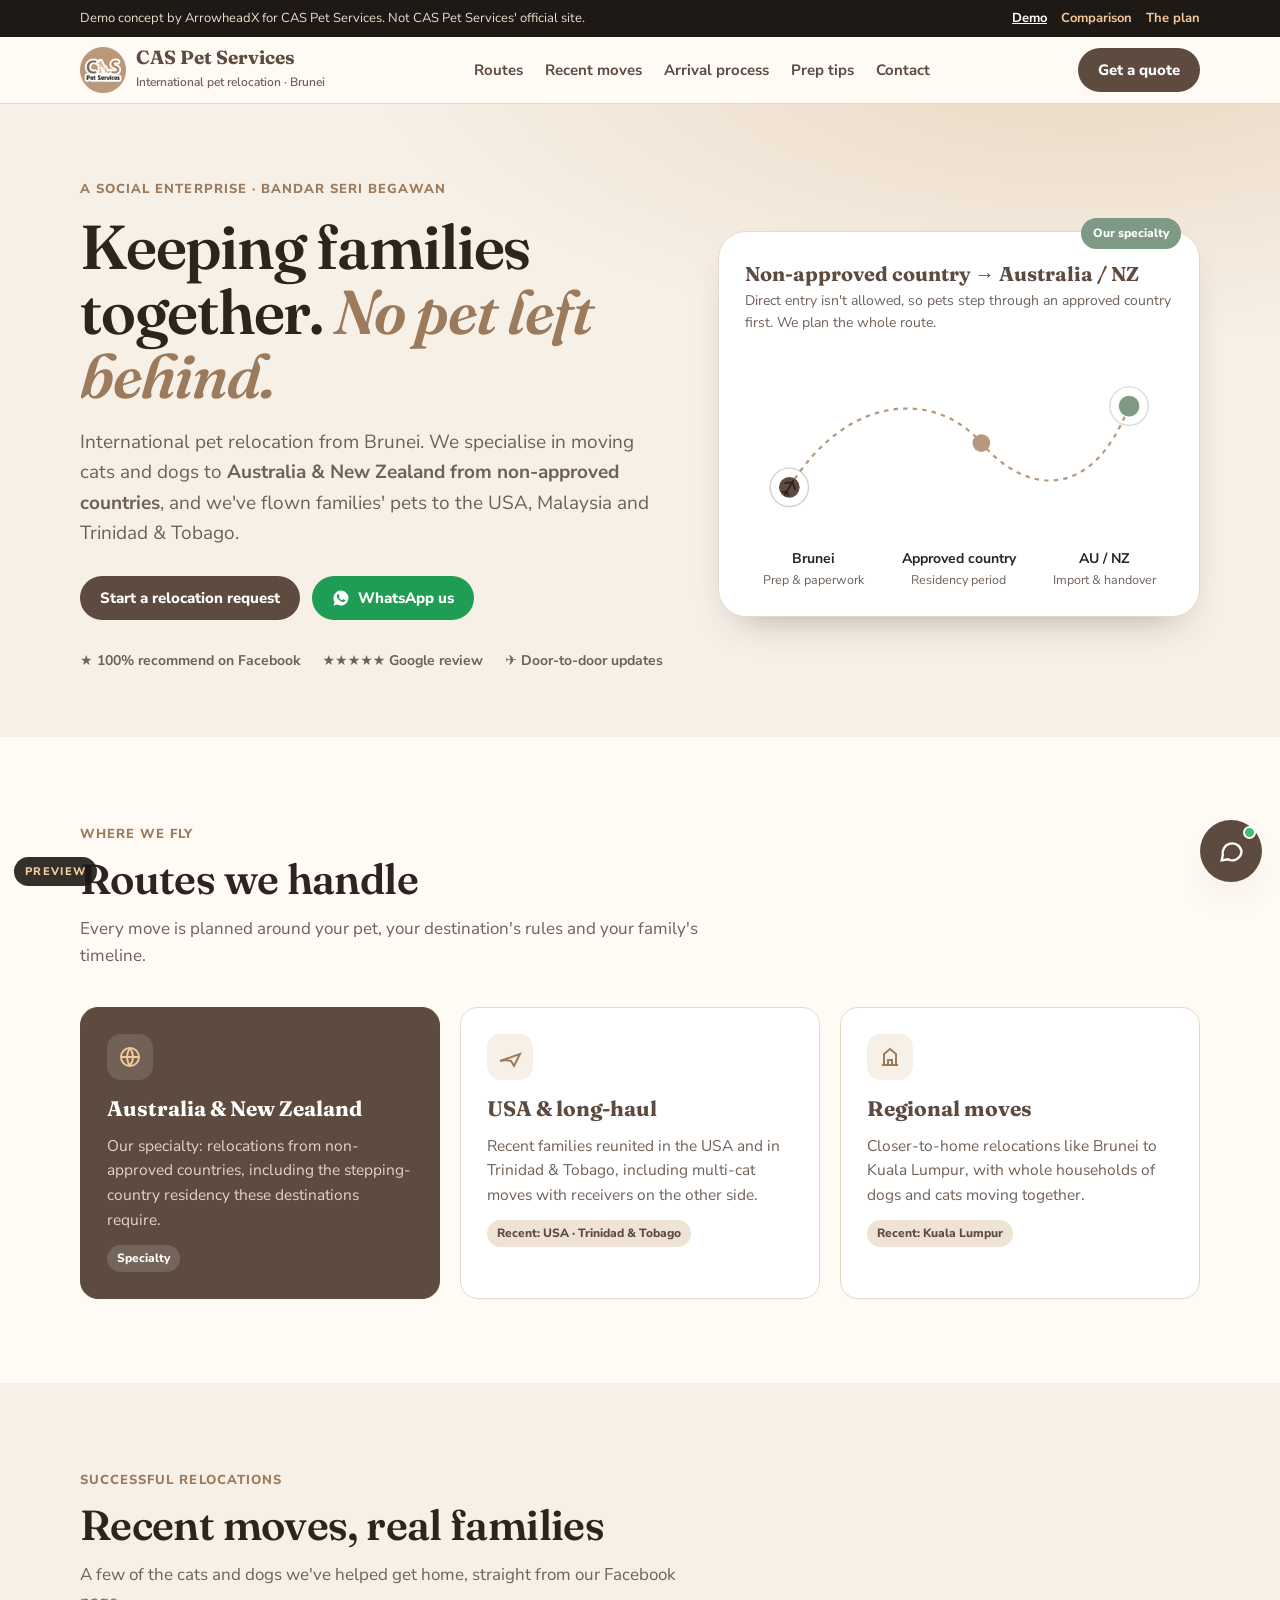
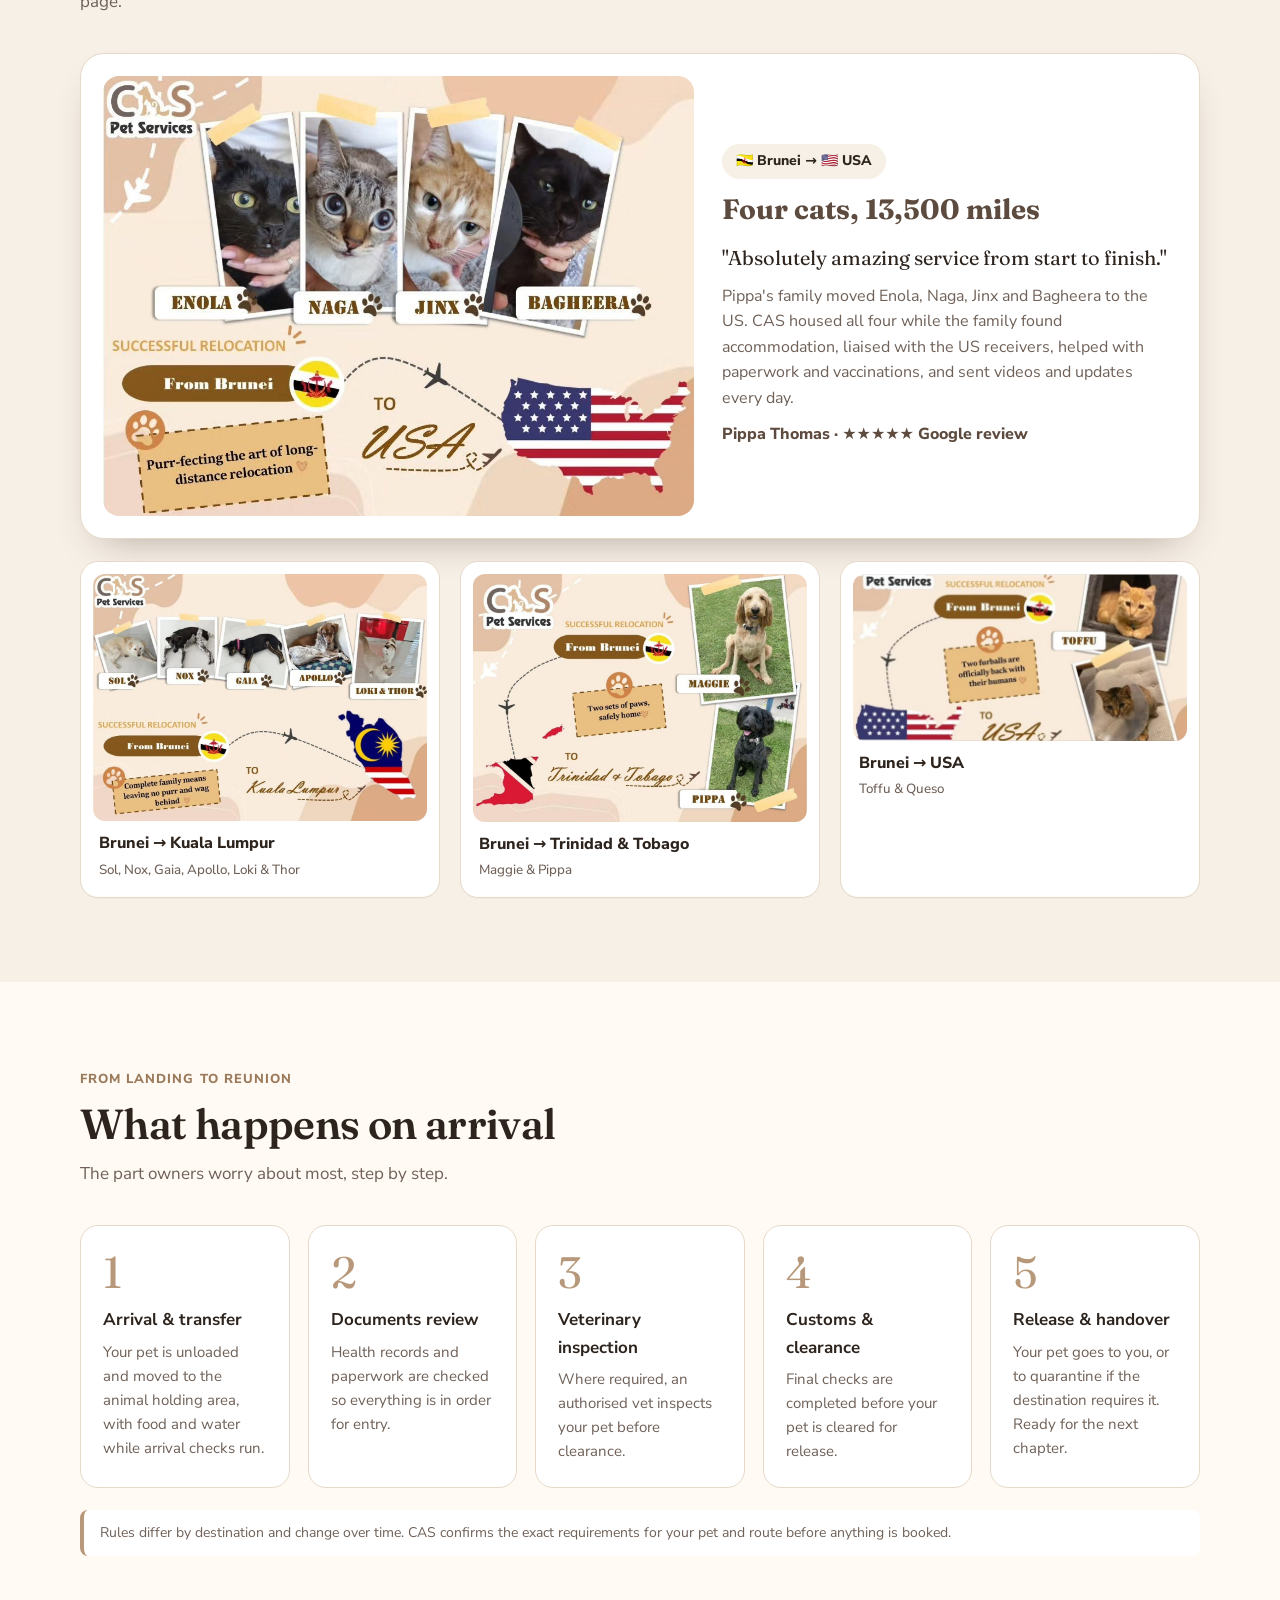
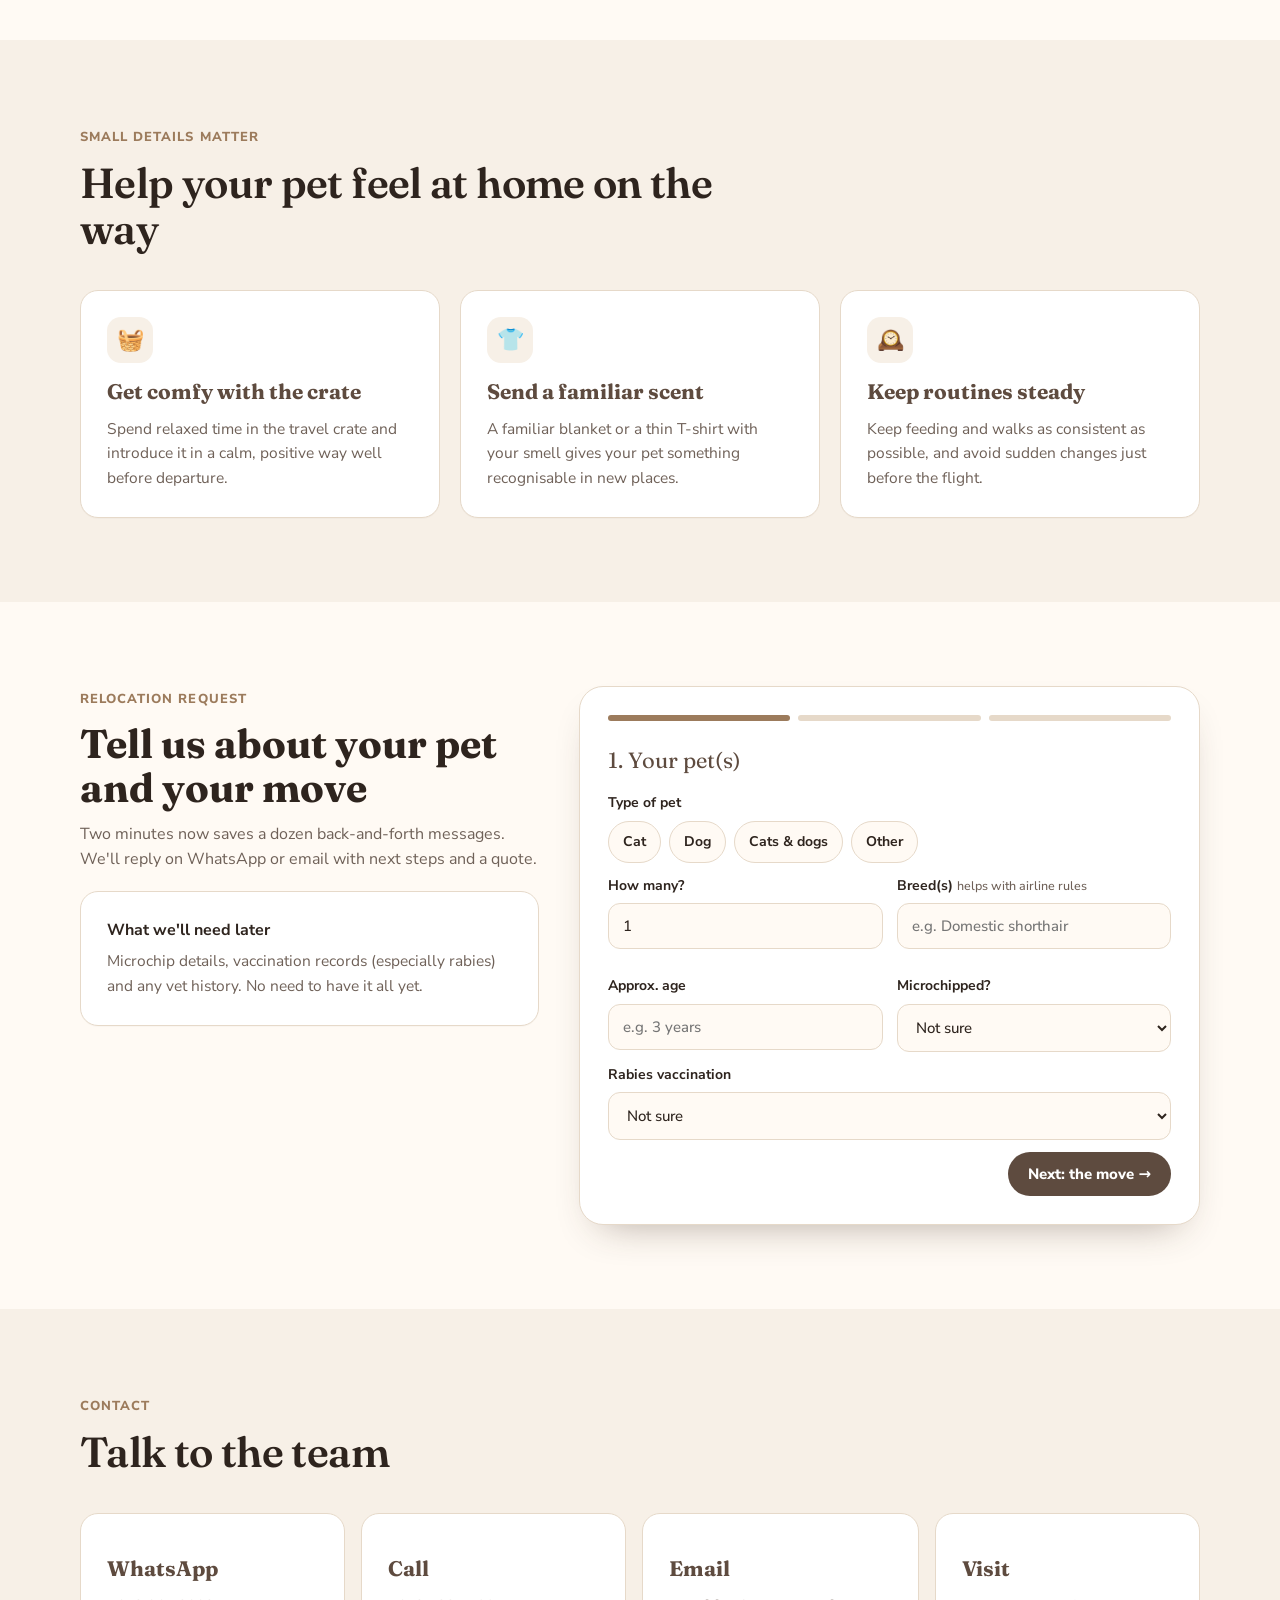
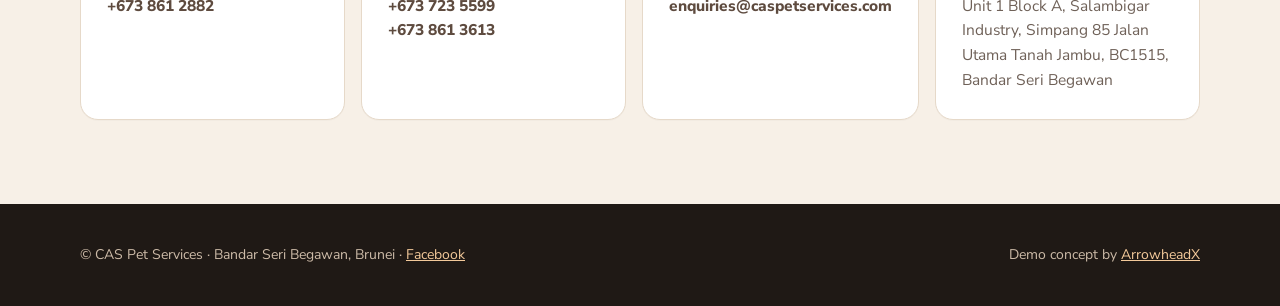
==== index.html @ 69143967 "CAS Pet Services demo: index, compare, pitch Co-Authored-By: Claude Opus 5.5 <noreply@anthropic.com>" ====
<!doctype html>
<html lang="en">
<head>
<meta charset="utf-8">
<meta name="viewport" content="width=device-width,initial-scale=1">
<meta name="robots" content="noindex, nofollow">
<title>CAS Pet Services — International Pet Relocation from Brunei (Demo)</title>
<meta name="description" content="Demo concept: International pet relocation from Brunei. Specialising in moves to Australia and New Zealand from non-approved countries.">
<link rel="icon" href="img/logo.png">
<link rel="preconnect" href="https://fonts.googleapis.com"><link rel="preconnect" href="https://fonts.gstatic.com" crossorigin>
<link href="https://fonts.googleapis.com/css2?family=Fraunces:ital,opsz,wght@0,9..144,500;0,9..144,600;1,9..144,500&family=Nunito+Sans:opsz,wght@6..12,400;6..12,500;6..12,700;6..12,800&display=swap" rel="stylesheet">
<link rel="stylesheet" href="styles.css">
</head>
<body>
<div class="demobar"><div class="wrap">
  <span>Demo concept by ArrowheadX for CAS Pet Services. Not CAS Pet Services' official site.</span>
  <nav><a href="/" aria-current="page">Demo</a><a href="/compare">Comparison</a><a href="/pitch">The plan</a></nav>
</div></div>

<header class="site"><div class="wrap">
  <a class="brand" href="#top"><img src="img/logo.png" alt="CAS Pet Services logo"><span><b>CAS Pet Services</b><small>International pet relocation · Brunei</small></span></a>
  <nav class="mainnav" aria-label="Main"><a href="#routes">Routes</a><a href="#moves">Recent moves</a><a href="#arrival">Arrival process</a><a href="#prepare">Prep tips</a><a href="#contact">Contact</a></nav>
  <a class="btn btn-primary" href="#request">Get a quote</a>
</div></header>

<main id="top">
<section class="hero"><div class="wrap">
  <div>
    <span class="eyebrow">A social enterprise · Bandar Seri Begawan</span>
    <h1>Keeping families together. <em>No pet left behind.</em></h1>
    <p class="lead">International pet relocation from Brunei. We specialise in moving cats and dogs to <strong>Australia &amp; New Zealand from non-approved countries</strong>, and we've flown families' pets to the USA, Malaysia and Trinidad &amp; Tobago.</p>
    <div class="ctas">
      <a class="btn btn-primary" href="#request">Start a relocation request</a>
      <a class="btn btn-wa" href="https://wa.me/6738612882?text=Hi%20CAS%20Pet%20Services%2C%20I%27d%20like%20to%20ask%20about%20relocating%20my%20pet." target="_blank" rel="noopener"><svg viewBox="0 0 24 24" fill="currentColor" aria-hidden="true"><path d="M12 2a10 10 0 0 0-8.6 15.1L2 22l5-1.3A10 10 0 1 0 12 2Zm5.3 14.1c-.2.6-1.3 1.2-1.8 1.2-.5.1-1 .2-3.3-.7-2.8-1.1-4.6-4-4.7-4.2-.1-.2-1.1-1.5-1.1-2.9s.7-2 1-2.3c.2-.3.5-.3.7-.3h.5c.2 0 .4 0 .6.5l.8 2c.1.2.1.4 0 .5l-.3.5-.4.4c-.1.2-.3.3-.1.6.2.3.8 1.3 1.7 2.1 1.2 1 2.1 1.3 2.4 1.5.3.1.5.1.6-.1l.9-1c.2-.3.4-.2.6-.1l1.9.9c.3.1.5.2.5.3.1.2.1.7-.1 1.3Z"/></svg>WhatsApp us</a>
    </div>
    <div class="facts"><span>★ 100% recommend on Facebook</span><span>★★★★★ Google review</span><span>✈ Door-to-door updates</span></div>
  </div>
  <div class="routecard reveal">
    <span class="badge">Our specialty</span>
    <h3>Non-approved country → Australia / NZ</h3>
    <p class="sub">Direct entry isn't allowed, so pets step through an approved country first. We plan the whole route.</p>
    <svg class="routesvg" viewBox="0 0 580 250" role="img" aria-label="Route from Brunei through an approved stepping country to Australia or New Zealand">
      <path class="dash" d="M60 190 C 140 60, 260 60, 320 130 S 470 210, 520 80" fill="none" stroke="#b8987a" stroke-width="3"/>
      <circle cx="60" cy="190" r="14" fill="#5e4b3f"/><circle cx="60" cy="190" r="26" fill="none" stroke="#5e4b3f" stroke-opacity=".25" stroke-width="2"/>
      <circle cx="320" cy="130" r="12" fill="#b8987a"/>
      <circle cx="520" cy="80" r="14" fill="#7f9a84"/><circle cx="520" cy="80" r="26" fill="none" stroke="#7f9a84" stroke-opacity=".3" stroke-width="2"/>
      <g class="plane"><path d="M-12 0 L10 0 M2 -8 L8 0 L2 8 M-10 -4 L-6 0 L-10 4" stroke="#2e241e" stroke-width="2.5" fill="none" stroke-linecap="round"/></g>
    </svg>
    <div class="legend"><div><b>Brunei</b>Prep &amp; paperwork</div><div><b>Approved country</b>Residency period</div><div><b>AU / NZ</b>Import &amp; handover</div></div>
  </div>
</div></section>

<section id="routes"><div class="wrap">
  <div class="sec-head reveal"><span class="eyebrow">Where we fly</span><h2>Routes we handle</h2><p>Every move is planned around your pet, your destination's rules and your family's timeline.</p></div>
  <div class="cards">
    <article class="card feature reveal"><div class="ico"><svg viewBox="0 0 24 24" fill="none" stroke="currentColor" stroke-width="2"><path d="M3 12h18M12 3a15 15 0 0 1 0 18M12 3a15 15 0 0 0 0 18"/><circle cx="12" cy="12" r="9"/></svg></div>
      <h3>Australia &amp; New Zealand</h3><p>Our specialty: relocations from non-approved countries, including the stepping-country residency these destinations require.</p><span class="tag">Specialty</span></article>
    <article class="card reveal"><div class="ico"><svg viewBox="0 0 24 24" fill="none" stroke="currentColor" stroke-width="2"><path d="M2 16l20-7-6 12-3-5-5-1z"/></svg></div>
      <h3>USA &amp; long-haul</h3><p>Recent families reunited in the USA and in Trinidad &amp; Tobago, including multi-cat moves with receivers on the other side.</p><span class="tag">Recent: USA · Trinidad &amp; Tobago</span></article>
    <article class="card reveal"><div class="ico"><svg viewBox="0 0 24 24" fill="none" stroke="currentColor" stroke-width="2"><path d="M4 20h16M6 20V9l6-5 6 5v11"/><path d="M10 20v-5h4v5"/></svg></div>
      <h3>Regional moves</h3><p>Closer-to-home relocations like Brunei to Kuala Lumpur, with whole households of dogs and cats moving together.</p><span class="tag">Recent: Kuala Lumpur</span></article>
  </div>
</div></section>

<section id="moves" class="alt"><div class="wrap">
  <div class="sec-head reveal"><span class="eyebrow">Successful relocations</span><h2>Recent moves, real families</h2><p>A few of the cats and dogs we've helped get home, straight from our Facebook page.</p></div>
  <div class="story reveal">
    <div><img src="img/move-usa-4cats.jpg" alt="Enola, Naga, Jinx and Bagheera, four cats relocated from Brunei to the USA" style="border-radius:16px"></div>
    <div>
      <span class="route-pill">🇧🇳 Brunei → 🇺🇸 USA</span>
      <h3>Four cats, 13,500 miles</h3>
      <blockquote style="font-family:var(--serif);font-size:20px;line-height:1.4;color:var(--ink);margin:12px 0">"Absolutely amazing service from start to finish."</blockquote>
      <p>Pippa's family moved Enola, Naga, Jinx and Bagheera to the US. CAS housed all four while the family found accommodation, liaised with the US receivers, helped with paperwork and vaccinations, and sent videos and updates every day.</p>
      <p style="margin-top:10px;font-weight:800;color:var(--brown)">Pippa Thomas · ★★★★★ Google review</p>
    </div>
  </div>
  <div class="cards" style="margin-top:22px">
    <figure class="card reveal" style="padding:12px"><img src="img/move-kl.jpg" alt="Sol, Nox, Gaia, Apollo, Loki and Thor relocated from Brunei to Kuala Lumpur" style="border-radius:12px"><figcaption style="padding:10px 6px 2px;font-weight:800">Brunei → Kuala Lumpur<br><small style="font-weight:500;color:var(--muted)">Sol, Nox, Gaia, Apollo, Loki &amp; Thor</small></figcaption></figure>
    <figure class="card reveal" style="padding:12px"><img src="img/move-tt.jpg" alt="Maggie and Pippa relocated from Brunei to Trinidad and Tobago" style="border-radius:12px"><figcaption style="padding:10px 6px 2px;font-weight:800">Brunei → Trinidad &amp; Tobago<br><small style="font-weight:500;color:var(--muted)">Maggie &amp; Pippa</small></figcaption></figure>
    <figure class="card reveal" style="padding:12px"><img src="img/move-usa.jpg" alt="Toffu and friend relocated from Brunei to the USA" style="border-radius:12px"><figcaption style="padding:10px 6px 2px;font-weight:800">Brunei → USA<br><small style="font-weight:500;color:var(--muted)">Toffu &amp; Queso</small></figcaption></figure>
  </div>
</div></section>

<section id="arrival"><div class="wrap">
  <div class="sec-head reveal"><span class="eyebrow">From landing to reunion</span><h2>What happens on arrival</h2><p>The part owners worry about most, step by step.</p></div>
  <div class="steps five">
    <div class="step reveal"><h3>Arrival &amp; transfer</h3><p>Your pet is unloaded and moved to the animal holding area, with food and water while arrival checks run.</p></div>
    <div class="step reveal"><h3>Documents review</h3><p>Health records and paperwork are checked so everything is in order for entry.</p></div>
    <div class="step reveal"><h3>Veterinary inspection</h3><p>Where required, an authorised vet inspects your pet before clearance.</p></div>
    <div class="step reveal"><h3>Customs &amp; clearance</h3><p>Final checks are completed before your pet is cleared for release.</p></div>
    <div class="step reveal"><h3>Release &amp; handover</h3><p>Your pet goes to you, or to quarantine if the destination requires it. Ready for the next chapter.</p></div>
  </div>
  <p class="note">Rules differ by destination and change over time. CAS confirms the exact requirements for your pet and route before anything is booked.</p>
</div></section>

<section id="prepare" class="alt"><div class="wrap">
  <div class="sec-head reveal"><span class="eyebrow">Small details matter</span><h2>Help your pet feel at home on the way</h2></div>
  <div class="cards">
    <article class="card reveal"><div class="ico">🧺</div><h3>Get comfy with the crate</h3><p>Spend relaxed time in the travel crate and introduce it in a calm, positive way well before departure.</p></article>
    <article class="card reveal"><div class="ico">👕</div><h3>Send a familiar scent</h3><p>A familiar blanket or a thin T-shirt with your smell gives your pet something recognisable in new places.</p></article>
    <article class="card reveal"><div class="ico">🕰️</div><h3>Keep routines steady</h3><p>Keep feeding and walks as consistent as possible, and avoid sudden changes just before the flight.</p></article>
  </div>
</div></section>

<section id="request"><div class="wrap formwrap">
  <div class="formside reveal">
    <span class="eyebrow">Relocation request</span>
    <h2 style="font-family:var(--serif);font-size:clamp(28px,3.6vw,40px);line-height:1.1;margin:10px 0 12px">Tell us about your pet and your move</h2>
    <p style="color:var(--muted)">Two minutes now saves a dozen back-and-forth messages. We'll reply on WhatsApp or email with next steps and a quote.</p>
    <div class="card"><b>What we'll need later</b><p style="margin-top:6px">Microchip details, vaccination records (especially rabies) and any vet history. No need to have it all yet.</p></div>
  </div>
  <form class="req reveal" id="reqForm" novalidate>
    <div class="progress" aria-hidden="true"><span class="on"></span><span></span><span></span></div>
    <fieldset class="active" data-step="1">
      <legend>1. Your pet(s)</legend>
      <label>Type of pet<div class="chips">
        <label><input type="radio" name="type" value="Cat" required><span>Cat</span></label>
        <label><input type="radio" name="type" value="Dog"><span>Dog</span></label>
        <label><input type="radio" name="type" value="Cats & dogs"><span>Cats &amp; dogs</span></label>
        <label><input type="radio" name="type" value="Other"><span>Other</span></label></div></label>
      <div class="grid2">
        <label>How many?<input type="number" name="count" min="1" value="1"></label>
        <label>Breed(s) <span class="hint">helps with airline rules</span><input name="breed" placeholder="e.g. Domestic shorthair"></label>
        <label>Approx. age<input name="age" placeholder="e.g. 3 years"></label>
        <label>Microchipped?<select name="chip"><option>Not sure</option><option>Yes</option><option>No</option></select></label>
      </div>
      <label>Rabies vaccination<select name="rabies"><option>Not sure</option><option>Yes, up to date</option><option>Not yet</option></select></label>
      <div class="formnav"><span></span><button type="button" class="btn btn-primary" data-next>Next: the move →</button></div>
    </fieldset>
    <fieldset data-step="2">
      <legend>2. The move</legend>
      <div class="grid2">
        <label>Moving from<input name="from" value="Brunei" required></label>
        <label>Moving to<select name="to" id="toSel" required><option value="">Choose…</option><option>Australia</option><option>New Zealand</option><option>USA</option><option>Malaysia</option><option>United Kingdom</option><option>Singapore</option><option>Other</option></select></label>
      </div>
      <div class="callout" id="auCallout">Heads up: Australia and New Zealand don't accept pets directly from non-approved countries. Pets usually spend a residency period in an approved country first, so planning early matters. This is exactly what we specialise in.</div>
      <div class="grid2">
        <label>Target move date<input type="month" name="date"></label>
        <label>Are you travelling…<select name="travel"><option>Separately from my pet</option><option>On the same flight</option><option>Not decided</option></select></label>
      </div>
      <label>Need boarding while you settle in?<select name="board"><option>Not sure</option><option>Yes</option><option>No</option></select></label>
      <div class="formnav"><button type="button" class="btn btn-ghost" data-prev>← Back</button><button type="button" class="btn btn-primary" data-next>Next: contact →</button></div>
    </fieldset>
    <fieldset data-step="3">
      <legend>3. How we reach you</legend>
      <div class="grid2">
        <label>Your name<input name="name" required autocomplete="name"></label>
        <label>WhatsApp number<input name="phone" type="tel" required autocomplete="tel" placeholder="+673 …"></label>
      </div>
      <label>Email <span class="hint">optional</span><input name="email" type="email" autocomplete="email"></label>
      <label>Anything else? <span class="hint">pet's temperament, medical needs, questions</span><textarea name="notes" rows="3"></textarea></label>
      <div class="formnav"><button type="button" class="btn btn-ghost" data-prev>← Back</button><button type="submit" class="btn btn-primary">Review my request</button></div>
    </fieldset>
    <div class="summary" id="summary" aria-live="polite">
      <legend style="font-family:var(--serif);font-size:22px;color:var(--brown)">Ready to send 🐾</legend>
      <p style="color:var(--muted);margin-top:6px">In the live site this goes straight to the CAS team. For this demo, send it yourself:</p>
      <pre id="sumText"></pre>
      <div class="row"><a class="btn btn-wa" id="sendWa" target="_blank" rel="noopener">Send on WhatsApp</a><a class="btn btn-ghost" id="sendMail">Send by email</a><button type="button" class="btn btn-ghost" id="editReq">Edit</button></div>
    </div>
  </form>
</div></section>

<section id="contact" class="alt"><div class="wrap">
  <div class="sec-head reveal"><span class="eyebrow">Contact</span><h2>Talk to the team</h2></div>
  <div class="contact">
    <div class="card reveal"><h3>WhatsApp</h3><p><a href="https://wa.me/6738612882" target="_blank" rel="noopener">+673 861 2882</a></p></div>
    <div class="card reveal"><h3>Call</h3><p><a href="tel:+6737235599">+673 723 5599</a><br><a href="tel:+6738613613">+673 861 3613</a></p></div>
    <div class="card reveal"><h3>Email</h3><p><a href="mailto:enquiries@caspetservices.com">enquiries@caspetservices.com</a></p></div>
    <div class="card reveal"><h3>Visit</h3><p>Unit 1 Block A, Salambigar Industry, Simpang 85 Jalan Utama Tanah Jambu, BC1515, Bandar Seri Begawan</p></div>
  </div>
</div></section>
</main>

<footer><div class="wrap">
  <span>© CAS Pet Services · Bandar Seri Begawan, Brunei · <a href="https://www.facebook.com/caspetservices/" target="_blank" rel="noopener">Facebook</a></span>
  <span>Demo concept by <a href="mailto:hello@arrowheadx.ai">ArrowheadX</a></span>
</div></footer>

<span class="preview">Preview</span>

<button class="chat-fab" id="chatFab" aria-label="Open chat" aria-expanded="false"><svg viewBox="0 0 24 24" fill="none" stroke="currentColor" stroke-width="2"><path d="M21 12a8 8 0 0 1-11.6 7.1L4 20l1-4.6A8 8 0 1 1 21 12Z"/></svg><span class="dot"></span></button>
<div class="chat" id="chat" role="dialog" aria-label="CAS Pet Services chat">
  <div class="chat-head"><img src="img/logo.png" alt=""><div><b>CAS Pet Services</b><small>Answers anytime · team replies on WhatsApp</small></div><button id="chatClose" aria-label="Close chat">×</button></div>
  <div class="chat-body" id="chatBody"></div>
  <form id="chatForm"><label class="sr" for="chatIn">Message</label><input id="chatIn" placeholder="Ask about Australia, costs, documents…" autocomplete="off"><button>Send</button></form>
</div>
<script src="app.js"></script>
</body>
</html>
---- styles.css ----
:root{
  --tan:#b8987a; --tan-d:#9c7b5c; --brown:#5e4b3f; --ink:#2e241e; --muted:#6f6158;
  --cream:#f7f0e7; --paper:#fffaf4; --line:#e6d9c9; --sage:#7f9a84; --white:#fff;
  --r:18px; --shadow:0 18px 40px -22px rgba(62,44,30,.45);
  --serif:"Fraunces",Georgia,serif; --sans:"Nunito Sans",system-ui,-apple-system,Segoe UI,sans-serif;
}
*{box-sizing:border-box;margin:0;padding:0}
html{scroll-behavior:smooth}
body{font-family:var(--sans);color:var(--ink);background:var(--paper);line-height:1.6;-webkit-font-smoothing:antialiased}
img{max-width:100%;display:block}
a{color:inherit}
.wrap{width:min(1120px,100% - 32px);margin-inline:auto}

/* demo bar */
.demobar{background:#1f1915;color:#e9dccd;font-size:13px;padding:8px 0}
.demobar .wrap{display:flex;gap:14px;align-items:center;justify-content:space-between;flex-wrap:wrap}
.demobar nav{display:flex;gap:14px}
.demobar a{color:#f3c99a;text-decoration:none;font-weight:700}
.demobar a:hover{text-decoration:underline}
.demobar a[aria-current]{color:#fff;text-decoration:underline}

/* header */
header.site{position:sticky;top:0;z-index:40;background:rgba(255,250,244,.92);backdrop-filter:blur(10px);border-bottom:1px solid var(--line)}
header.site .wrap{display:flex;align-items:center;justify-content:space-between;gap:16px;padding:10px 0}
.brand{display:flex;align-items:center;gap:10px;text-decoration:none}
.brand img{width:46px;height:46px}
.brand b{font-family:var(--serif);font-size:19px;color:var(--brown);line-height:1.1}
.brand small{display:block;font-size:12px;color:var(--muted);font-weight:600}
.mainnav{display:flex;gap:22px;font-weight:700;font-size:15px}
.mainnav a{text-decoration:none;color:var(--brown)}
.mainnav a:hover{color:var(--tan-d)}
.btn{white-space:nowrap;display:inline-flex;align-items:center;gap:8px;border:0;border-radius:999px;padding:12px 20px;font:800 15px var(--sans);cursor:pointer;text-decoration:none;transition:transform .2s,box-shadow .2s,background .2s}
.btn:hover{transform:translateY(-2px)}
.btn-primary{background:var(--brown);color:#fff;box-shadow:var(--shadow)}
.btn-primary:hover{background:var(--ink)}
.btn-wa{background:#1f9d55;color:#fff}
.btn-wa:hover{background:#178246}
.btn-ghost{background:transparent;color:var(--brown);border:2px solid var(--brown)}
.btn svg{width:18px;height:18px}
@media (max-width:860px){.mainnav{display:none}}

/* hero */
.hero{background:radial-gradient(1200px 500px at 85% -10%,#ead7c1 0,transparent 60%),var(--cream);padding:72px 0 64px;overflow:hidden}
.hero .wrap{display:grid;grid-template-columns:1.1fr .9fr;gap:48px;align-items:center}
.eyebrow{display:inline-flex;gap:8px;align-items:center;font-weight:800;font-size:13px;letter-spacing:.08em;text-transform:uppercase;color:var(--tan-d)}
.hero h1{font-family:var(--serif);font-weight:600;font-size:clamp(36px,5.4vw,62px);line-height:1.04;color:var(--ink);margin:14px 0 18px;letter-spacing:-.02em}
.hero h1 em{color:var(--tan-d);font-style:italic}
.hero p.lead{font-size:19px;color:var(--muted);max-width:34em}
.hero .ctas{display:flex;gap:12px;flex-wrap:wrap;margin-top:28px}
.hero .facts{display:flex;gap:22px;flex-wrap:wrap;margin-top:30px;font-size:14px;color:var(--muted);font-weight:700}
.hero .facts span{display:flex;gap:6px;align-items:center}
.routecard{background:var(--white);border-radius:28px;padding:26px;box-shadow:var(--shadow);border:1px solid var(--line);position:relative}
.routecard h3{font-family:var(--serif);font-size:20px;color:var(--brown)}
.routecard .sub{font-size:14px;color:var(--muted);margin-bottom:12px}
.routesvg{width:100%;height:auto}
.routesvg .dash{stroke-dasharray:6 7;animation:dash 2.2s linear infinite}
.routesvg .plane{offset-path:path("M60 190 C 140 60, 260 60, 320 130 S 470 210, 520 80");animation:fly 7s ease-in-out infinite;offset-rotate:auto}
@keyframes dash{to{stroke-dashoffset:-26}}
@keyframes fly{0%{offset-distance:0%;opacity:0}8%{opacity:1}92%{opacity:1}100%{offset-distance:100%;opacity:0}}
.routecard .legend{display:grid;grid-template-columns:repeat(3,1fr);gap:8px;margin-top:8px;font-size:12.5px;text-align:center;color:var(--muted)}
.routecard .legend b{display:block;color:var(--ink);font-size:14px}
.routecard .badge{position:absolute;top:-14px;right:18px;background:var(--sage);color:#fff;font-weight:800;font-size:12px;padding:6px 12px;border-radius:999px}
@media (max-width:900px){.hero .wrap{grid-template-columns:1fr}.hero{padding:48px 0}}

/* sections */
section{padding:84px 0}
.sec-head{max-width:640px;margin-bottom:38px}
.sec-head h2{font-family:var(--serif);font-weight:600;font-size:clamp(28px,3.6vw,42px);line-height:1.1;letter-spacing:-.015em;margin:10px 0 12px}
.sec-head p{color:var(--muted);font-size:17px}
.alt{background:var(--cream)}

.cards{display:grid;grid-template-columns:repeat(3,1fr);gap:20px}
.card{background:var(--white);border:1px solid var(--line);border-radius:var(--r);padding:26px;box-shadow:0 1px 0 rgba(0,0,0,.02)}
.card h3{font-family:var(--serif);font-size:21px;margin:12px 0 8px;color:var(--brown)}
.card p{color:var(--muted);font-size:15.5px}
.card .ico{width:46px;height:46px;border-radius:14px;background:var(--cream);display:grid;place-items:center;color:var(--tan-d)}
.card .ico svg{width:24px;height:24px}
.card.feature{background:var(--brown);color:#f5ebe0;border-color:var(--brown)}
.card.feature h3{color:#fff}.card.feature p{color:#e3d4c4}
.card.feature .ico{background:rgba(255,255,255,.12);color:#f3c99a}
.tag{display:inline-block;font-size:12px;font-weight:800;padding:4px 10px;border-radius:999px;background:#efe3d5;color:var(--brown);margin-top:12px}
.card.feature .tag{background:rgba(255,255,255,.14);color:#fff}
@media (max-width:860px){.cards{grid-template-columns:1fr}}

/* steps */
.steps{display:grid;grid-template-columns:repeat(4,1fr);gap:18px;counter-reset:s}
.step{position:relative;background:var(--white);border-radius:var(--r);padding:24px 22px;border:1px solid var(--line)}
.step::before{counter-increment:s;content:counter(s);font-family:var(--serif);font-size:44px;color:var(--tan);line-height:1}
.step h3{font-size:17px;margin:10px 0 6px}
.step p{font-size:15px;color:var(--muted)}
.note{margin-top:22px;font-size:14px;color:var(--muted);background:#fff;border-left:4px solid var(--tan);padding:12px 16px;border-radius:8px}
@media (max-width:900px){.steps{grid-template-columns:1fr 1fr}}
@media (max-width:560px){.steps{grid-template-columns:1fr}}

/* stories */
.story{display:grid;grid-template-columns:1.3fr 1fr;gap:28px;align-items:center;background:var(--white);border-radius:24px;padding:22px;border:1px solid var(--line);box-shadow:var(--shadow)}
.story .pics{display:grid;grid-template-columns:1fr 1fr;gap:10px}
.story .pics img{border-radius:14px;width:100%;aspect-ratio:1.1;object-fit:cover}
.story .pics img:first-child{grid-column:1/-1;aspect-ratio:2/1}
.story h3{font-family:var(--serif);font-size:28px;color:var(--brown);margin:8px 0}
.story p{color:var(--muted)}
.route-pill{display:inline-flex;gap:8px;align-items:center;font-weight:800;background:var(--cream);padding:6px 14px;border-radius:999px;font-size:14px}
@media (max-width:860px){.story{grid-template-columns:1fr}}

/* form */
.formwrap{display:grid;grid-template-columns:.85fr 1.15fr;gap:40px;align-items:start}
.formside .card{margin-top:18px}
.req{background:var(--white);border-radius:24px;padding:28px;border:1px solid var(--line);box-shadow:var(--shadow)}
.progress{display:flex;gap:8px;margin-bottom:22px}
.progress span{flex:1;height:6px;border-radius:6px;background:var(--line);transition:background .3s}
.progress span.on{background:var(--tan-d)}
.req fieldset{border:0;display:none}
.req fieldset.active{display:block;animation:fade .35s ease}
@keyframes fade{from{opacity:0;transform:translateY(8px)}to{opacity:1;transform:none}}
.req legend{font-family:var(--serif);font-size:22px;color:var(--brown);margin-bottom:14px}
.grid2{display:grid;grid-template-columns:1fr 1fr;gap:14px}
@media (max-width:560px){.grid2{grid-template-columns:1fr}}
label{display:block;font-weight:700;font-size:14px;margin-bottom:12px}
label .hint{font-weight:500;color:var(--muted);font-size:12.5px}
input,select,textarea{width:100%;margin-top:6px;font:500 15px var(--sans);padding:12px 14px;border:1.5px solid var(--line);border-radius:12px;background:var(--paper);color:var(--ink)}
input:focus,select:focus,textarea:focus{outline:none;border-color:var(--tan-d);box-shadow:0 0 0 4px rgba(184,152,122,.2)}
.chips{display:flex;gap:8px;flex-wrap:wrap;margin-top:6px}
.chips label{margin:0}
.chips input{position:absolute;opacity:0;width:1px;height:1px}
.chips span{display:inline-block;padding:9px 14px;border:1.5px solid var(--line);border-radius:999px;font-weight:700;font-size:14px;cursor:pointer;background:var(--paper)}
.chips input:checked+span{background:var(--brown);color:#fff;border-color:var(--brown)}
.chips input:focus-visible+span{box-shadow:0 0 0 4px rgba(184,152,122,.35)}
.formnav{display:flex;justify-content:space-between;gap:10px;margin-top:10px}
.callout{background:#fdf3e4;border:1px solid #f0d9b8;border-radius:12px;padding:12px 14px;font-size:14px;color:#7a5a32;margin:4px 0 14px;display:none}
.callout.show{display:block}
.summary{display:none}
.summary.show{display:block;animation:fade .35s ease}
.summary pre{white-space:pre-wrap;font:500 14px/1.55 var(--sans);background:var(--cream);border-radius:12px;padding:16px;margin:14px 0}
.summary .row{display:flex;gap:10px;flex-wrap:wrap}
@media (max-width:900px){.formwrap{grid-template-columns:1fr}}

/* contact */
.contact{display:grid;grid-template-columns:repeat(4,1fr);gap:16px}
.contact .card a{font-weight:800;text-decoration:none;color:var(--brown)}
.contact .card a:hover{text-decoration:underline}
@media (max-width:900px){.contact{grid-template-columns:1fr 1fr}}
@media (max-width:520px){.contact{grid-template-columns:1fr}}

footer{background:#1f1915;color:#cdbba8;padding:40px 0;font-size:14px}
footer .wrap{display:flex;justify-content:space-between;gap:16px;flex-wrap:wrap;align-items:center}
footer a{color:#f3c99a}
.preview{position:fixed;left:14px;bottom:14px;z-index:60;background:#1f1915;color:#f3c99a;font:800 11px var(--sans);letter-spacing:.12em;text-transform:uppercase;padding:7px 11px;border-radius:999px;opacity:.9}

/* chat */
.chat-fab{position:fixed;right:18px;bottom:18px;z-index:70;width:62px;height:62px;border-radius:50%;border:0;background:var(--brown);color:#fff;box-shadow:var(--shadow);cursor:pointer;display:grid;place-items:center}
.chat-fab svg{width:28px;height:28px}
.chat-fab .dot{position:absolute;top:6px;right:6px;width:13px;height:13px;border-radius:50%;background:#3fbf6f;border:2px solid #fff}
.chat{position:fixed;right:18px;bottom:92px;z-index:70;width:min(370px,calc(100vw - 32px));height:min(540px,calc(100vh - 130px));background:#fff;border-radius:22px;box-shadow:0 30px 60px -20px rgba(40,28,20,.5);display:flex;flex-direction:column;overflow:hidden;transform:translateY(16px) scale(.97);opacity:0;pointer-events:none;transition:.25s}
.chat.open{transform:none;opacity:1;pointer-events:auto}
.chat-head{background:var(--brown);color:#fff;padding:14px 16px;display:flex;gap:10px;align-items:center}
.chat-head img{width:38px;height:38px}
.chat-head b{display:block;font-size:15px}.chat-head small{font-size:12px;opacity:.85}
.chat-head button{margin-left:auto;background:none;border:0;color:#fff;font-size:22px;cursor:pointer}
.chat-body{flex:1;overflow-y:auto;padding:14px;display:flex;flex-direction:column;gap:10px;background:var(--paper)}
.msg{max-width:86%;padding:10px 13px;border-radius:16px;font-size:14.5px;line-height:1.45}
.msg.bot{background:#fff;border:1px solid var(--line);border-bottom-left-radius:4px}
.msg.me{background:var(--brown);color:#fff;align-self:flex-end;border-bottom-right-radius:4px}
.msg a{color:var(--tan-d);font-weight:800}
.quick{display:flex;flex-wrap:wrap;gap:6px}
.quick button{border:1.5px solid var(--line);background:#fff;border-radius:999px;padding:6px 11px;font:700 13px var(--sans);cursor:pointer;color:var(--brown)}
.chat form{display:flex;border-top:1px solid var(--line)}
.chat input{margin:0;border:0;border-radius:0;background:#fff}
.chat form button{border:0;background:none;padding:0 16px;font-weight:800;color:var(--brown);cursor:pointer}

/* reveal */
.reveal{opacity:0;transform:translateY(18px);transition:opacity .7s ease,transform .7s ease}
.reveal.in{opacity:1;transform:none}
@media (prefers-reduced-motion:reduce){
  *,*::before,*::after{animation:none!important;transition:none!important;scroll-behavior:auto!important}
  .reveal{opacity:1;transform:none}
  .routesvg .plane{display:none}
}
.sr{position:absolute;width:1px;height:1px;overflow:hidden;clip:rect(0 0 0 0)}
:focus-visible{outline:3px solid var(--tan-d);outline-offset:2px}

/* compare + pitch shared */
.page-hero{background:var(--cream);padding:60px 0 40px}
.page-hero h1{font-family:var(--serif);font-size:clamp(32px,4.6vw,52px);line-height:1.08;font-weight:600;letter-spacing:-.02em;margin:10px 0 14px}
.page-hero p{color:var(--muted);font-size:18px;max-width:42em}
.snap-toggle{display:inline-flex;background:#fff;border:1px solid var(--line);border-radius:999px;padding:4px;margin-bottom:18px}
.snap-toggle button{border:0;background:none;padding:8px 16px;border-radius:999px;font:800 14px var(--sans);cursor:pointer;color:var(--brown)}
.snap-toggle button[aria-pressed=true]{background:var(--brown);color:#fff}
.snaps{display:grid;grid-template-columns:1fr 1fr;gap:22px}
.snap{background:#fff;border:1px solid var(--line);border-radius:20px;padding:14px;box-shadow:var(--shadow)}
.snap h3{font-size:15px;margin:2px 4px 10px;display:flex;justify-content:space-between;gap:8px;flex-wrap:wrap}
.snap h3 a{font-size:13px;color:var(--tan-d)}
.frame{border-radius:12px;overflow:hidden;background:#f1ebe3;aspect-ratio:4/3;display:grid;place-items:center}
.frame img{width:100%;height:100%;object-fit:cover;object-position:top}
.snaps.phone .frame{aspect-ratio:9/16;max-width:300px;margin:0 auto}
@media (max-width:760px){.snaps{grid-template-columns:1fr}}
.tablewrap{overflow-x:auto;border:1px solid var(--line);border-radius:18px;background:#fff}
table{width:100%;border-collapse:collapse;min-width:720px;font-size:15px}
th,td{padding:14px 16px;border-bottom:1px solid var(--line);text-align:left;vertical-align:top}
thead th{background:var(--brown);color:#fff;font-size:14px}
thead th.us{background:var(--tan-d)}
tbody tr:last-child td{border-bottom:0}
td.y{color:#2f7a4b;font-weight:800}td.n{color:#b14a3a;font-weight:800}td.u{color:var(--muted)}
td small{display:block;color:var(--muted);font-weight:500}
.plan{display:grid;grid-template-columns:repeat(3,1fr);gap:20px;counter-reset:p}
.plan .card::before{counter-increment:p;content:"Step " counter(p);font-weight:800;font-size:13px;letter-spacing:.08em;text-transform:uppercase;color:var(--tan-d)}
.plan ul{margin:12px 0 0 18px;color:var(--muted);font-size:15px}
.plan li{margin:4px 0}
@media (max-width:860px){.plan{grid-template-columns:1fr}}
.cta-band{background:var(--brown);color:#f5ebe0;border-radius:28px;padding:40px;display:flex;justify-content:space-between;gap:24px;align-items:center;flex-wrap:wrap}
.cta-band h2{font-family:var(--serif);font-size:32px;color:#fff;font-weight:600}
.cta-band .btn-primary{background:#f3c99a;color:var(--ink)}
.steps.five{grid-template-columns:repeat(5,1fr)}
@media (max-width:1000px){.steps.five{grid-template-columns:1fr 1fr}}
@media (max-width:560px){.steps.five{grid-template-columns:1fr}}
.card .ico{font-size:22px}
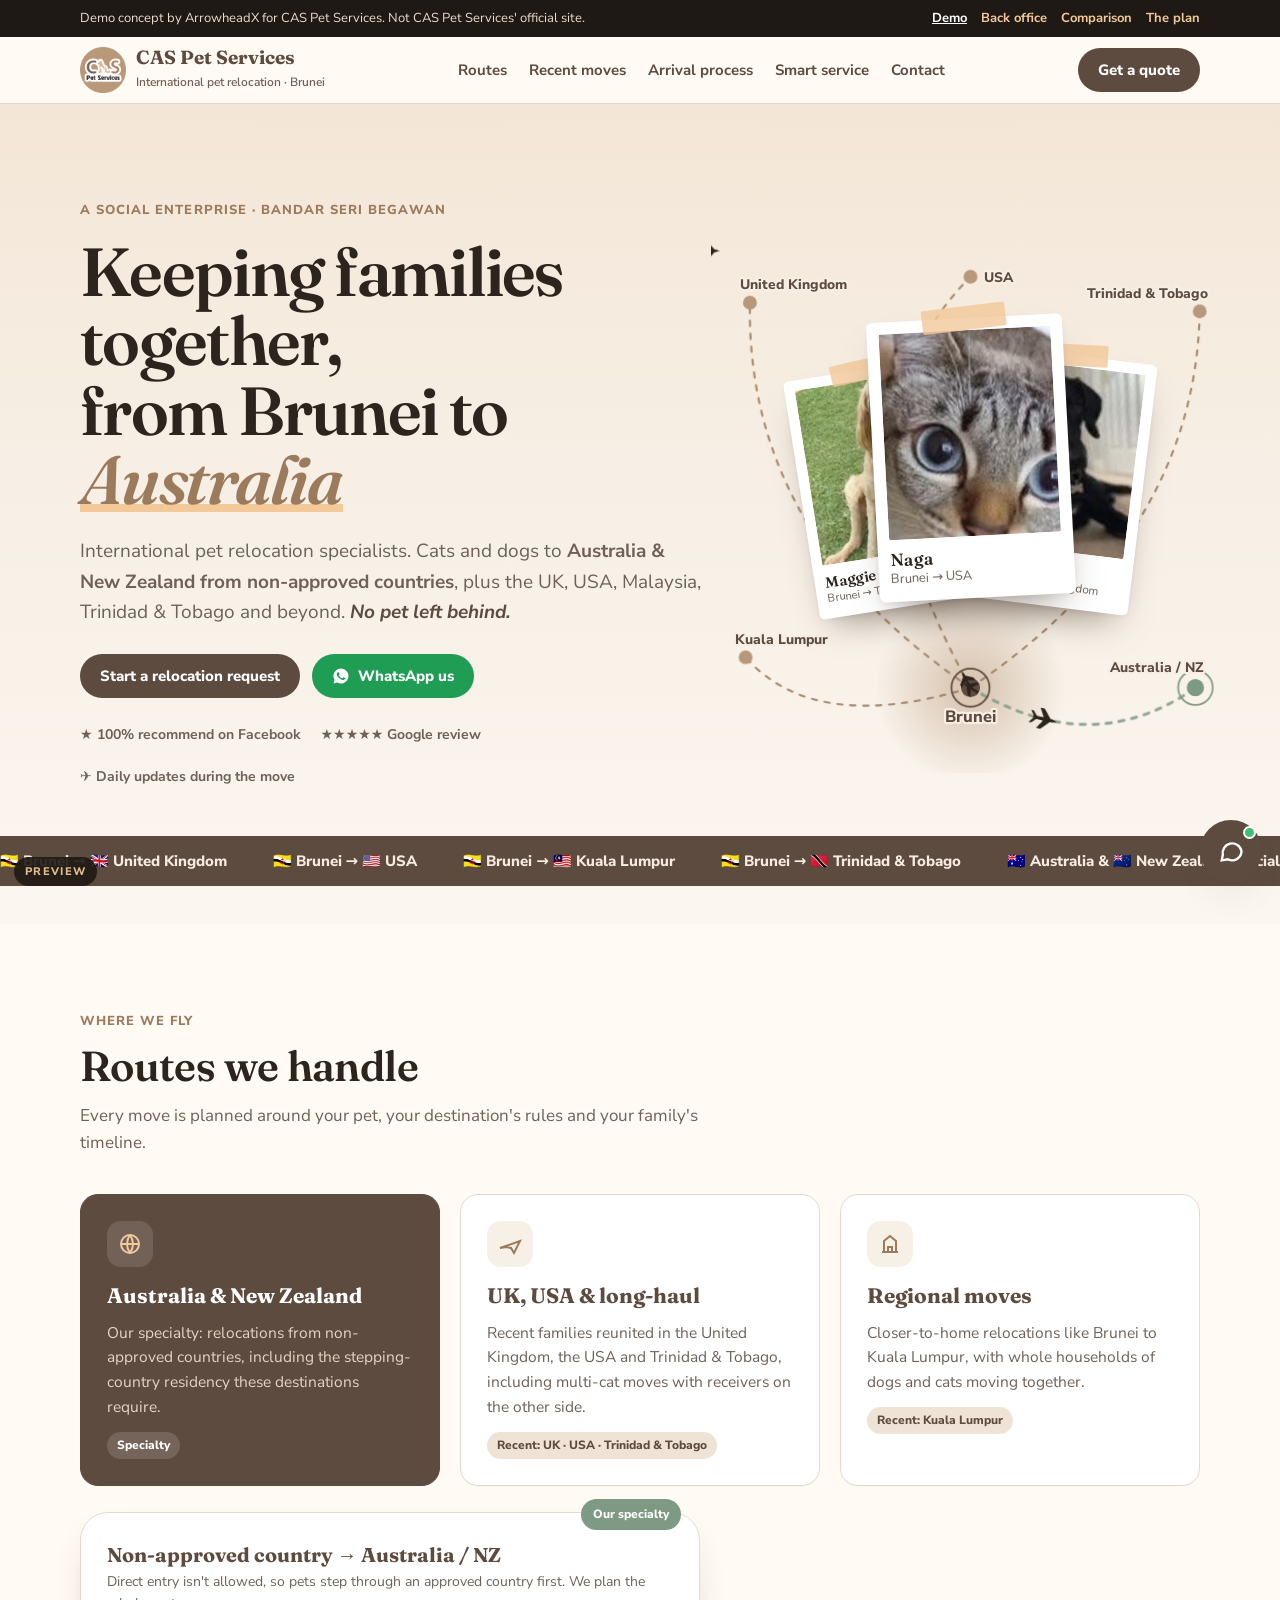
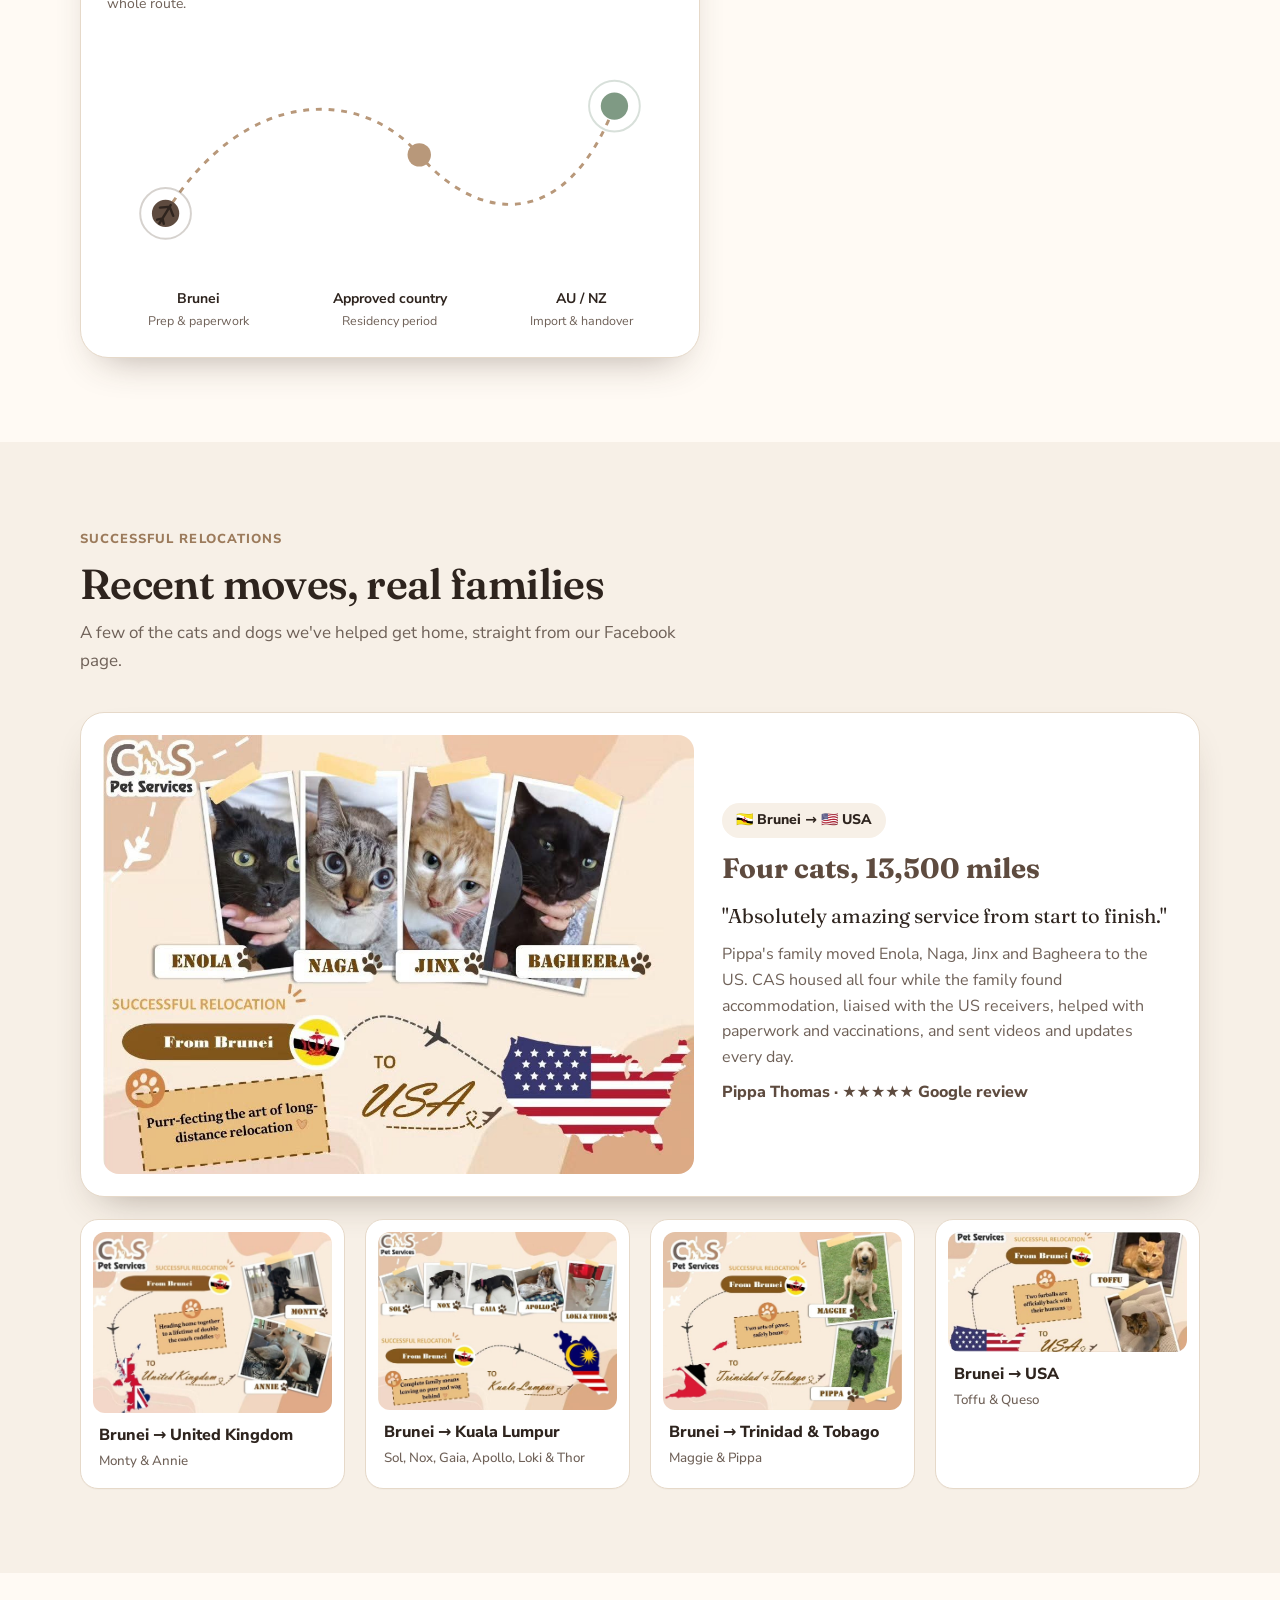
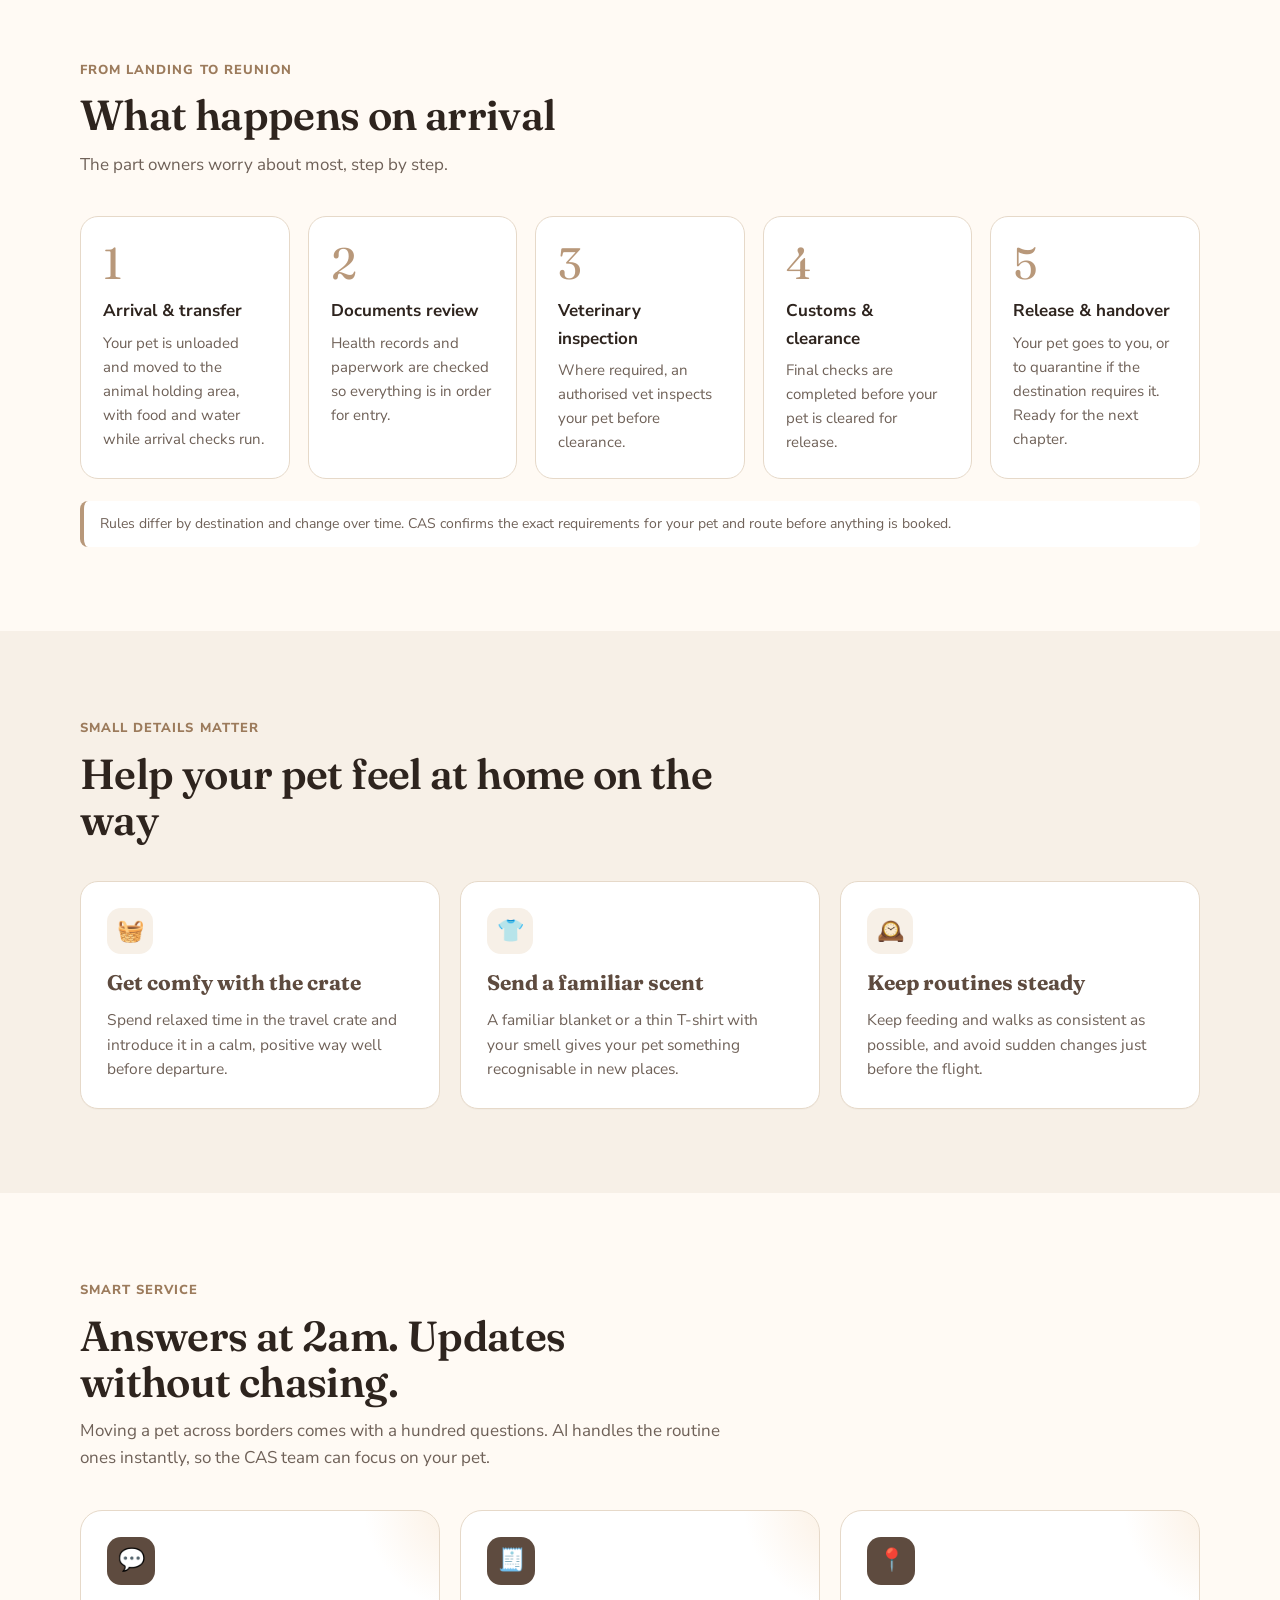
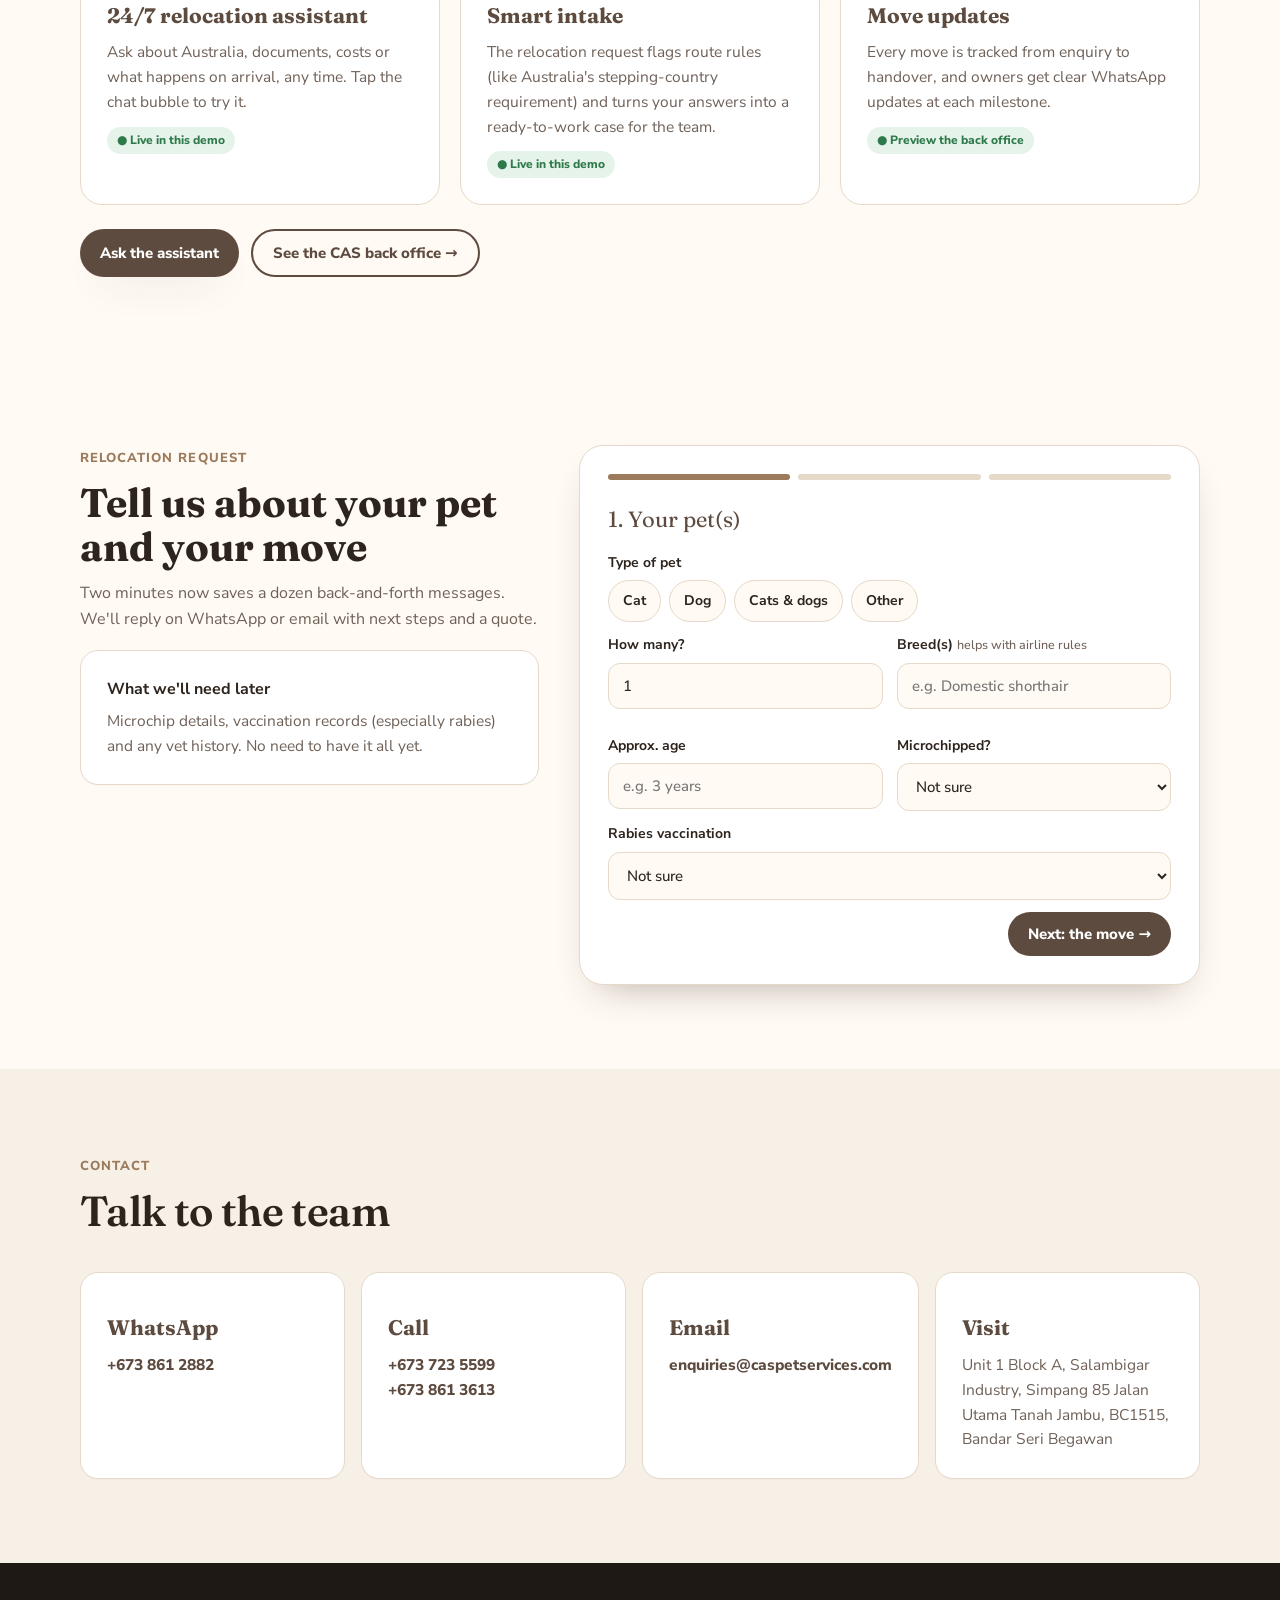
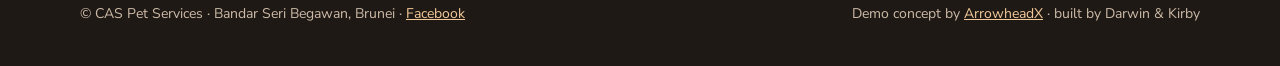
==== commit 31df1f2b: "Animated hero, UK route, AI services section, back-office CRM demo, Kirby credit Co-Authored-By: Cla" ====
--- a/index.html
+++ b/index.html
@@ -14,28 +14,96 @@
 <body>
 <div class="demobar"><div class="wrap">
   <span>Demo concept by ArrowheadX for CAS Pet Services. Not CAS Pet Services' official site.</span>
-  <nav><a href="/" aria-current="page">Demo</a><a href="/compare">Comparison</a><a href="/pitch">The plan</a></nav>
+  <nav><a href="/" aria-current="page">Demo</a><a href="/crm">Back office</a><a href="/compare">Comparison</a><a href="/pitch">The plan</a></nav>
 </div></div>
 
 <header class="site"><div class="wrap">
   <a class="brand" href="#top"><img src="img/logo.png" alt="CAS Pet Services logo"><span><b>CAS Pet Services</b><small>International pet relocation · Brunei</small></span></a>
-  <nav class="mainnav" aria-label="Main"><a href="#routes">Routes</a><a href="#moves">Recent moves</a><a href="#arrival">Arrival process</a><a href="#prepare">Prep tips</a><a href="#contact">Contact</a></nav>
+  <nav class="mainnav" aria-label="Main"><a href="#routes">Routes</a><a href="#moves">Recent moves</a><a href="#arrival">Arrival process</a><a href="#smart">Smart service</a><a href="#contact">Contact</a></nav>
   <a class="btn btn-primary" href="#request">Get a quote</a>
 </div></header>
 
 <main id="top">
-<section class="hero"><div class="wrap">
-  <div>
-    <span class="eyebrow">A social enterprise · Bandar Seri Begawan</span>
-    <h1>Keeping families together. <em>No pet left behind.</em></h1>
-    <p class="lead">International pet relocation from Brunei. We specialise in moving cats and dogs to <strong>Australia &amp; New Zealand from non-approved countries</strong>, and we've flown families' pets to the USA, Malaysia and Trinidad &amp; Tobago.</p>
-    <div class="ctas">
-      <a class="btn btn-primary" href="#request">Start a relocation request</a>
-      <a class="btn btn-wa" href="https://wa.me/6738612882?text=Hi%20CAS%20Pet%20Services%2C%20I%27d%20like%20to%20ask%20about%20relocating%20my%20pet." target="_blank" rel="noopener"><svg viewBox="0 0 24 24" fill="currentColor" aria-hidden="true"><path d="M12 2a10 10 0 0 0-8.6 15.1L2 22l5-1.3A10 10 0 1 0 12 2Zm5.3 14.1c-.2.6-1.3 1.2-1.8 1.2-.5.1-1 .2-3.3-.7-2.8-1.1-4.6-4-4.7-4.2-.1-.2-1.1-1.5-1.1-2.9s.7-2 1-2.3c.2-.3.5-.3.7-.3h.5c.2 0 .4 0 .6.5l.8 2c.1.2.1.4 0 .5l-.3.5-.4.4c-.1.2-.3.3-.1.6.2.3.8 1.3 1.7 2.1 1.2 1 2.1 1.3 2.4 1.5.3.1.5.1.6-.1l.9-1c.2-.3.4-.2.6-.1l1.9.9c.3.1.5.2.5.3.1.2.1.7-.1 1.3Z"/></svg>WhatsApp us</a>
-    </div>
-    <div class="facts"><span>★ 100% recommend on Facebook</span><span>★★★★★ Google review</span><span>✈ Door-to-door updates</span></div>
-  </div>
-  <div class="routecard reveal">
+<section class="hero2" aria-label="Introduction">
+  <div class="sky" aria-hidden="true">
+    <span class="cloud c1"></span><span class="cloud c2"></span><span class="cloud c3"></span><span class="cloud c4"></span>
+  </div>
+
+
+  <div class="wrap hero2-grid">
+    <div class="hero2-copy">
+      <span class="eyebrow in1">A social enterprise · Bandar Seri Begawan</span>
+      <h1 class="in2"><span class="l1">Keeping families together,</span>
+        <span class="l2">from Brunei to <span class="rotator" aria-live="polite"><span class="word" id="destWord">Australia</span></span></span></h1>
+      <p class="lead in3">International pet relocation specialists. Cats and dogs to <strong>Australia &amp; New Zealand from non-approved countries</strong>, plus the UK, USA, Malaysia, Trinidad &amp; Tobago and beyond. <em>No pet left behind.</em></p>
+      <div class="ctas in4">
+        <a class="btn btn-primary" href="#request">Start a relocation request</a>
+        <a class="btn btn-wa" href="https://wa.me/6738612882?text=Hi%20CAS%20Pet%20Services%2C%20I%27d%20like%20to%20ask%20about%20relocating%20my%20pet." target="_blank" rel="noopener"><svg viewBox="0 0 24 24" fill="currentColor" aria-hidden="true"><path d="M12 2a10 10 0 0 0-8.6 15.1L2 22l5-1.3A10 10 0 1 0 12 2Zm5.3 14.1c-.2.6-1.3 1.2-1.8 1.2-.5.1-1 .2-3.3-.7-2.8-1.1-4.6-4-4.7-4.2-.1-.2-1.1-1.5-1.1-2.9s.7-2 1-2.3c.2-.3.5-.3.7-.3h.5c.2 0 .4 0 .6.5l.8 2c.1.2.1.4 0 .5l-.3.5-.4.4c-.1.2-.3.3-.1.6.2.3.8 1.3 1.7 2.1 1.2 1 2.1 1.3 2.4 1.5.3.1.5.1.6-.1l.9-1c.2-.3.4-.2.6-.1l1.9.9c.3.1.5.2.5.3.1.2.1.7-.1 1.3Z"/></svg>WhatsApp us</a>
+      </div>
+      <div class="facts in5"><span>★ 100% recommend on Facebook</span><span>★★★★★ Google review</span><span>✈ Daily updates during the move</span></div>
+    </div>
+
+    <div class="polaroids" id="polaroids" aria-label="Pets CAS has relocated">
+  <svg class="flightmap" viewBox="0 0 600 560" preserveAspectRatio="xMidYMid meet" aria-hidden="true">
+    <defs>
+      <radialGradient id="glow"><stop offset="0" stop-color="#b8987a" stop-opacity=".55"/><stop offset="1" stop-color="#b8987a" stop-opacity="0"/></radialGradient>
+      <path id="r-usa" d="M300 505 Q 130 200 300 30"/>
+      <path id="r-tt" d="M300 505 Q 560 330 565 70"/>
+      <path id="r-kl" d="M300 505 Q 120 560 40 470"/>
+      <path id="r-uk" d="M300 505 Q 40 330 45 60"/>
+      <path id="r-au" d="M300 505 Q 440 590 560 505"/>
+    </defs>
+    <circle cx="300" cy="505" r="110" fill="url(#glow)" class="hubglow"/>
+    <g class="arcs" fill="none" stroke="#9c7b5c" stroke-width="2.5" stroke-linecap="round">
+      <use href="#r-usa" class="arc a1"/><use href="#r-tt" class="arc a2"/><use href="#r-kl" class="arc a3"/><use href="#r-uk" class="arc a5"/><use href="#r-au" class="arc a4 hot"/>
+    </g>
+    <g class="pins">
+      <g class="pin p0" transform="translate(300 505)"><circle r="11" fill="#5e4b3f"/><circle r="22" fill="none" stroke="#5e4b3f" stroke-width="2" class="ping"/><text x="0" y="40" text-anchor="middle" class="hub">Brunei</text></g>
+      <g class="pin p1" transform="translate(300 30)"><circle r="8" fill="#b8987a"/><text x="16" y="6" text-anchor="start">USA</text></g>
+      <g class="pin p2" transform="translate(565 70)"><circle r="8" fill="#b8987a"/><text x="10" y="-16" text-anchor="end">Trinidad &amp; Tobago</text></g>
+      <g class="pin p3" transform="translate(40 470)"><circle r="8" fill="#b8987a"/><text x="-12" y="-16" text-anchor="start">Kuala Lumpur</text></g>
+      <g class="pin p5" transform="translate(45 60)"><circle r="8" fill="#b8987a"/><text x="-12" y="-16" text-anchor="start">United Kingdom</text></g>
+      <g class="pin p4" transform="translate(560 505)"><circle r="10" fill="#7f9a84"/><circle r="20" fill="none" stroke="#7f9a84" stroke-width="2" class="ping"/><text x="10" y="-18" text-anchor="end">Australia / NZ</text></g>
+    </g>
+    <g class="planes" fill="#2e241e">
+      <g class="plane-g"><path d="M-14 -2 L8 -2 L14 0 L8 2 L-14 2 Z M-2 -2 L-8 -12 L-3 -12 L6 -2 Z M-2 2 L-8 12 L-3 12 L6 2 Z M-14 -2 L-18 -7 L-15 -7 L-10 -2 Z M-14 2 L-18 7 L-15 7 L-10 2 Z"/>
+        <animateMotion dur="5.5s" repeatCount="indefinite" rotate="auto" keyPoints="0;1" keyTimes="0;1" calcMode="spline" keySplines=".45 0 .55 1"><mpath href="#r-au"/></animateMotion></g>
+      <g class="plane-g small"><path d="M-14 -2 L8 -2 L14 0 L8 2 L-14 2 Z M-2 -2 L-8 -12 L-3 -12 L6 -2 Z M-2 2 L-8 12 L-3 12 L6 2 Z" transform="scale(.75)"/>
+        <animateMotion dur="7s" begin="1.5s" repeatCount="indefinite" rotate="auto" calcMode="spline" keyPoints="0;1" keyTimes="0;1" keySplines=".45 0 .55 1"><mpath href="#r-usa"/></animateMotion></g>
+      <g class="plane-g small"><path d="M-14 -2 L8 -2 L14 0 L8 2 L-14 2 Z M-2 -2 L-8 -12 L-3 -12 L6 -2 Z M-2 2 L-8 12 L-3 12 L6 2 Z" transform="scale(.75)"/>
+        <animateMotion dur="6.5s" begin="2.2s" repeatCount="indefinite" rotate="auto" calcMode="spline" keyPoints="0;1" keyTimes="0;1" keySplines=".45 0 .55 1"><mpath href="#r-uk"/></animateMotion></g>
+      <g class="plane-g small"><path d="M-14 -2 L8 -2 L14 0 L8 2 L-14 2 Z M-2 -2 L-8 -12 L-3 -12 L6 -2 Z M-2 2 L-8 12 L-3 12 L6 2 Z" transform="scale(.7)"/>
+        <animateMotion dur="4.5s" begin="3s" repeatCount="indefinite" rotate="auto" calcMode="spline" keyPoints="0;1" keyTimes="0;1" keySplines=".45 0 .55 1"><mpath href="#r-kl"/></animateMotion></g>
+    </g>
+  </svg>
+      <figure class="pol"><img src="img/pets/naga.jpg" alt="Naga the cat"><figcaption><b>Naga</b>Brunei → USA</figcaption><span class="tape"></span></figure>
+      <figure class="pol"><img src="img/pets/monty.jpg" alt="Monty the dog"><figcaption><b>Monty</b>Brunei → United Kingdom</figcaption><span class="tape"></span></figure>
+      <figure class="pol"><img src="img/pets/maggie.jpg" alt="Maggie the dog"><figcaption><b>Maggie</b>Brunei → Trinidad &amp; Tobago</figcaption><span class="tape"></span></figure>
+      <figure class="pol"><img src="img/pets/lokithor.jpg" alt="Loki and Thor, two cats"><figcaption><b>Loki &amp; Thor</b>Brunei → Kuala Lumpur</figcaption><span class="tape"></span></figure>
+      <figure class="pol"><img src="img/pets/annie.jpg" alt="Annie the dog"><figcaption><b>Annie</b>Brunei → United Kingdom</figcaption><span class="tape"></span></figure>
+      <figure class="pol"><img src="img/pets/jinx.jpg" alt="Jinx the cat"><figcaption><b>Jinx</b>Brunei → USA</figcaption><span class="tape"></span></figure>
+      <figure class="pol"><img src="img/pets/pippa.jpg" alt="Pippa the dog"><figcaption><b>Pippa</b>Brunei → Trinidad &amp; Tobago</figcaption><span class="tape"></span></figure>
+      <figure class="pol"><img src="img/pets/apollo.jpg" alt="Apollo the dog"><figcaption><b>Apollo</b>Brunei → Kuala Lumpur</figcaption><span class="tape"></span></figure>
+    </div>
+  </div>
+
+  <div class="ticker" aria-hidden="true"><div class="track">
+    <span>🇧🇳 Brunei → 🇬🇧 United Kingdom</span><span>🇧🇳 Brunei → 🇺🇸 USA</span><span>🇧🇳 Brunei → 🇲🇾 Kuala Lumpur</span><span>🇧🇳 Brunei → 🇹🇹 Trinidad &amp; Tobago</span><span>🇦🇺 Australia &amp; 🇳🇿 New Zealand specialists</span><span>Familiar blanket packed 🧺</span><span>Daily videos &amp; updates 📹</span>
+    <span>🇧🇳 Brunei → 🇬🇧 United Kingdom</span><span>🇧🇳 Brunei → 🇺🇸 USA</span><span>🇧🇳 Brunei → 🇲🇾 Kuala Lumpur</span><span>🇧🇳 Brunei → 🇹🇹 Trinidad &amp; Tobago</span><span>🇦🇺 Australia &amp; 🇳🇿 New Zealand specialists</span><span>Familiar blanket packed 🧺</span><span>Daily videos &amp; updates 📹</span>
+  </div></div>
+</section>
+
+<section id="routes"><div class="wrap">
+  <div class="sec-head reveal"><span class="eyebrow">Where we fly</span><h2>Routes we handle</h2><p>Every move is planned around your pet, your destination's rules and your family's timeline.</p></div>
+  <div class="cards">
+    <article class="card feature reveal"><div class="ico"><svg viewBox="0 0 24 24" fill="none" stroke="currentColor" stroke-width="2"><path d="M3 12h18M12 3a15 15 0 0 1 0 18M12 3a15 15 0 0 0 0 18"/><circle cx="12" cy="12" r="9"/></svg></div>
+      <h3>Australia &amp; New Zealand</h3><p>Our specialty: relocations from non-approved countries, including the stepping-country residency these destinations require.</p><span class="tag">Specialty</span></article>
+    <article class="card reveal"><div class="ico"><svg viewBox="0 0 24 24" fill="none" stroke="currentColor" stroke-width="2"><path d="M2 16l20-7-6 12-3-5-5-1z"/></svg></div>
+      <h3>UK, USA &amp; long-haul</h3><p>Recent families reunited in the United Kingdom, the USA and Trinidad &amp; Tobago, including multi-cat moves with receivers on the other side.</p><span class="tag">Recent: UK · USA · Trinidad &amp; Tobago</span></article>
+    <article class="card reveal"><div class="ico"><svg viewBox="0 0 24 24" fill="none" stroke="currentColor" stroke-width="2"><path d="M4 20h16M6 20V9l6-5 6 5v11"/><path d="M10 20v-5h4v5"/></svg></div>
+      <h3>Regional moves</h3><p>Closer-to-home relocations like Brunei to Kuala Lumpur, with whole households of dogs and cats moving together.</p><span class="tag">Recent: Kuala Lumpur</span></article>
+  </div>
+  <div class="routewrap"><div class="routecard reveal">
     <span class="badge">Our specialty</span>
     <h3>Non-approved country → Australia / NZ</h3>
     <p class="sub">Direct entry isn't allowed, so pets step through an approved country first. We plan the whole route.</p>
@@ -47,19 +115,7 @@
       <g class="plane"><path d="M-12 0 L10 0 M2 -8 L8 0 L2 8 M-10 -4 L-6 0 L-10 4" stroke="#2e241e" stroke-width="2.5" fill="none" stroke-linecap="round"/></g>
     </svg>
     <div class="legend"><div><b>Brunei</b>Prep &amp; paperwork</div><div><b>Approved country</b>Residency period</div><div><b>AU / NZ</b>Import &amp; handover</div></div>
-  </div>
-</div></section>
-
-<section id="routes"><div class="wrap">
-  <div class="sec-head reveal"><span class="eyebrow">Where we fly</span><h2>Routes we handle</h2><p>Every move is planned around your pet, your destination's rules and your family's timeline.</p></div>
-  <div class="cards">
-    <article class="card feature reveal"><div class="ico"><svg viewBox="0 0 24 24" fill="none" stroke="currentColor" stroke-width="2"><path d="M3 12h18M12 3a15 15 0 0 1 0 18M12 3a15 15 0 0 0 0 18"/><circle cx="12" cy="12" r="9"/></svg></div>
-      <h3>Australia &amp; New Zealand</h3><p>Our specialty: relocations from non-approved countries, including the stepping-country residency these destinations require.</p><span class="tag">Specialty</span></article>
-    <article class="card reveal"><div class="ico"><svg viewBox="0 0 24 24" fill="none" stroke="currentColor" stroke-width="2"><path d="M2 16l20-7-6 12-3-5-5-1z"/></svg></div>
-      <h3>USA &amp; long-haul</h3><p>Recent families reunited in the USA and in Trinidad &amp; Tobago, including multi-cat moves with receivers on the other side.</p><span class="tag">Recent: USA · Trinidad &amp; Tobago</span></article>
-    <article class="card reveal"><div class="ico"><svg viewBox="0 0 24 24" fill="none" stroke="currentColor" stroke-width="2"><path d="M4 20h16M6 20V9l6-5 6 5v11"/><path d="M10 20v-5h4v5"/></svg></div>
-      <h3>Regional moves</h3><p>Closer-to-home relocations like Brunei to Kuala Lumpur, with whole households of dogs and cats moving together.</p><span class="tag">Recent: Kuala Lumpur</span></article>
-  </div>
+  </div></div>
 </div></section>
 
 <section id="moves" class="alt"><div class="wrap">
@@ -74,7 +130,8 @@
       <p style="margin-top:10px;font-weight:800;color:var(--brown)">Pippa Thomas · ★★★★★ Google review</p>
     </div>
   </div>
-  <div class="cards" style="margin-top:22px">
+  <div class="cards four" style="margin-top:22px">
+    <figure class="card reveal" style="padding:12px"><img src="img/move-uk.jpg" alt="Monty and Annie relocated from Brunei to the United Kingdom" style="border-radius:12px"><figcaption style="padding:10px 6px 2px;font-weight:800">Brunei → United Kingdom<br><small style="font-weight:500;color:var(--muted)">Monty &amp; Annie</small></figcaption></figure>
     <figure class="card reveal" style="padding:12px"><img src="img/move-kl.jpg" alt="Sol, Nox, Gaia, Apollo, Loki and Thor relocated from Brunei to Kuala Lumpur" style="border-radius:12px"><figcaption style="padding:10px 6px 2px;font-weight:800">Brunei → Kuala Lumpur<br><small style="font-weight:500;color:var(--muted)">Sol, Nox, Gaia, Apollo, Loki &amp; Thor</small></figcaption></figure>
     <figure class="card reveal" style="padding:12px"><img src="img/move-tt.jpg" alt="Maggie and Pippa relocated from Brunei to Trinidad and Tobago" style="border-radius:12px"><figcaption style="padding:10px 6px 2px;font-weight:800">Brunei → Trinidad &amp; Tobago<br><small style="font-weight:500;color:var(--muted)">Maggie &amp; Pippa</small></figcaption></figure>
     <figure class="card reveal" style="padding:12px"><img src="img/move-usa.jpg" alt="Toffu and friend relocated from Brunei to the USA" style="border-radius:12px"><figcaption style="padding:10px 6px 2px;font-weight:800">Brunei → USA<br><small style="font-weight:500;color:var(--muted)">Toffu &amp; Queso</small></figcaption></figure>
@@ -100,6 +157,16 @@
     <article class="card reveal"><div class="ico">👕</div><h3>Send a familiar scent</h3><p>A familiar blanket or a thin T-shirt with your smell gives your pet something recognisable in new places.</p></article>
     <article class="card reveal"><div class="ico">🕰️</div><h3>Keep routines steady</h3><p>Keep feeding and walks as consistent as possible, and avoid sudden changes just before the flight.</p></article>
   </div>
+</div></section>
+
+<section id="smart"><div class="wrap">
+  <div class="sec-head reveal"><span class="eyebrow">Smart service</span><h2>Answers at 2am. Updates without chasing.</h2><p>Moving a pet across borders comes with a hundred questions. AI handles the routine ones instantly, so the CAS team can focus on your pet.</p></div>
+  <div class="ai-grid">
+    <article class="ai-card reveal"><div class="ai-ico">💬</div><h3>24/7 relocation assistant</h3><p>Ask about Australia, documents, costs or what happens on arrival, any time. Tap the chat bubble to try it.</p><span class="ai-badge">● Live in this demo</span></article>
+    <article class="ai-card reveal"><div class="ai-ico">🧾</div><h3>Smart intake</h3><p>The relocation request flags route rules (like Australia's stepping-country requirement) and turns your answers into a ready-to-work case for the team.</p><span class="ai-badge">● Live in this demo</span></article>
+    <article class="ai-card reveal"><div class="ai-ico">📍</div><h3>Move updates</h3><p>Every move is tracked from enquiry to handover, and owners get clear WhatsApp updates at each milestone.</p><span class="ai-badge">● Preview the back office</span></article>
+  </div>
+  <div class="ai-cta reveal"><button class="btn btn-primary" type="button" id="openChatBtn">Ask the assistant</button><a class="btn btn-ghost" href="/crm">See the CAS back office →</a></div>
 </div></section>
 
 <section id="request"><div class="wrap formwrap">
@@ -173,14 +240,14 @@
 
 <footer><div class="wrap">
   <span>© CAS Pet Services · Bandar Seri Begawan, Brunei · <a href="https://www.facebook.com/caspetservices/" target="_blank" rel="noopener">Facebook</a></span>
-  <span>Demo concept by <a href="mailto:hello@arrowheadx.ai">ArrowheadX</a></span>
+  <span>Demo concept by <a href="mailto:hello@arrowheadx.ai">ArrowheadX</a> · built by Darwin &amp; Kirby</span>
 </div></footer>
 
 <span class="preview">Preview</span>
 
 <button class="chat-fab" id="chatFab" aria-label="Open chat" aria-expanded="false"><svg viewBox="0 0 24 24" fill="none" stroke="currentColor" stroke-width="2"><path d="M21 12a8 8 0 0 1-11.6 7.1L4 20l1-4.6A8 8 0 1 1 21 12Z"/></svg><span class="dot"></span></button>
 <div class="chat" id="chat" role="dialog" aria-label="CAS Pet Services chat">
-  <div class="chat-head"><img src="img/logo.png" alt=""><div><b>CAS Pet Services</b><small>Answers anytime · team replies on WhatsApp</small></div><button id="chatClose" aria-label="Close chat">×</button></div>
+  <div class="chat-head"><img src="img/logo.png" alt=""><div><b>CAS Pet Services</b><small>AI assistant · answers anytime</small></div><button id="chatClose" aria-label="Close chat">×</button></div>
   <div class="chat-body" id="chatBody"></div>
   <form id="chatForm"><label class="sr" for="chatIn">Message</label><input id="chatIn" placeholder="Ask about Australia, costs, documents…" autocomplete="off"><button>Send</button></form>
 </div>
--- a/styles.css
+++ b/styles.css
@@ -213,3 +213,143 @@
 @media (max-width:1000px){.steps.five{grid-template-columns:1fr 1fr}}
 @media (max-width:560px){.steps.five{grid-template-columns:1fr}}
 .card .ico{font-size:22px}
+
+/* ===== animated hero ===== */
+.hero2{position:relative;overflow:hidden;min-height:min(820px,100svh);display:flex;flex-direction:column;justify-content:center;
+  background:linear-gradient(180deg,#f3e6d6 0%,#f7efe5 45%,#fbf6ef 100%);padding:56px 0 0}
+.sky{position:absolute;inset:0;pointer-events:none}
+.cloud{position:absolute;height:46px;border-radius:999px;background:#fff;opacity:.75;filter:blur(.3px);animation:drift linear infinite}
+.cloud::before,.cloud::after{content:"";position:absolute;background:#fff;border-radius:50%}
+.cloud::before{width:56%;height:150%;left:14%;bottom:30%}
+.cloud::after{width:36%;height:120%;right:14%;bottom:36%}
+.c1{width:180px;top:12%;left:-200px;animation-duration:60s}
+.c2{width:120px;top:30%;left:-140px;animation-duration:44s;animation-delay:-20s;opacity:.55}
+.c3{width:220px;top:6%;left:-240px;animation-duration:80s;animation-delay:-50s;opacity:.6}
+.c4{width:140px;top:58%;left:-160px;animation-duration:52s;animation-delay:-8s;opacity:.45}
+@keyframes drift{to{transform:translateX(calc(100vw + 300px))}}
+
+.flightmap{position:absolute;inset:0;width:100%;height:100%;pointer-events:none}
+.flightmap text{font:800 15px var(--sans);fill:var(--brown);opacity:0;animation:fadein .6s ease forwards}
+.flightmap .arc{stroke-dasharray:6 9;stroke-dashoffset:0;opacity:0;animation:arcin 1.2s ease forwards, dashmove 1.6s linear infinite}
+.flightmap .arc.hot{stroke:#7f9a84;stroke-width:3.5}
+.a1{animation-delay:.6s,1.8s!important}.a2{animation-delay:.9s,2.1s!important}.a3{animation-delay:1.2s,2.4s!important}.a4{animation-delay:1.5s,2.7s!important}
+@keyframes arcin{from{opacity:0;clip-path:inset(0 100% 0 0)}to{opacity:.85;clip-path:inset(0 0 0 0)}}
+@keyframes dashmove{to{stroke-dashoffset:-30}}
+.pin circle:first-child{transform:scale(0);transform-box:fill-box;transform-origin:center;animation:pop .5s cubic-bezier(.3,1.6,.5,1) forwards}
+.p0 circle:first-child,.p0 text{animation-delay:.2s}
+.p1 circle:first-child,.p1 text{animation-delay:1.3s}
+.p2 circle:first-child,.p2 text{animation-delay:1.6s}
+.p3 circle:first-child,.p3 text{animation-delay:1.9s}
+.p4 circle:first-child,.p4 text{animation-delay:2.2s}
+@keyframes pop{to{transform:scale(1)}}
+@keyframes fadein{to{opacity:1}}
+.ping{transform-box:fill-box;transform-origin:center;animation:ping 2.4s ease-out infinite}
+@keyframes ping{0%{transform:scale(.5);opacity:.9}100%{transform:scale(2.2);opacity:0}}
+.hubglow{animation:breathe 4s ease-in-out infinite;transform-origin:700px 470px}
+@keyframes breathe{50%{transform:scale(1.15);opacity:.7}}
+.plane-g{opacity:0;animation:fadein .4s 2.6s forwards}
+
+.hero2-grid{position:relative;z-index:2;display:grid;grid-template-columns:1.15fr .85fr;gap:40px;align-items:center}
+.hero2-copy{background:linear-gradient(90deg,rgba(251,246,239,.92) 60%,rgba(251,246,239,0));padding:20px 30px 20px 0;border-radius:24px}
+.hero2 h1{font-family:var(--serif);font-weight:600;font-size:clamp(38px,5.6vw,68px);line-height:1.02;letter-spacing:-.025em;margin:14px 0 18px;color:var(--ink)}
+.hero2 h1 .l1,.hero2 h1 .l2{display:block}
+.rotator{display:inline-block;position:relative;color:var(--tan-d);font-style:italic;white-space:nowrap}
+.rotator .word{display:inline-block;transition:transform .45s cubic-bezier(.6,0,.3,1),opacity .45s}
+.rotator .word.out{transform:translateY(-60%);opacity:0}
+.rotator .word.pre{transform:translateY(60%);opacity:0;transition:none}
+.rotator::after{content:"";position:absolute;left:0;right:0;bottom:.02em;height:.12em;background:#f3c99a;border-radius:4px;z-index:-1;transform-origin:left;animation:underline 1s 1s cubic-bezier(.6,0,.3,1) both}
+@keyframes underline{from{transform:scaleX(0)}}
+.hero2 .lead{font-size:19px;color:var(--muted);max-width:33em}
+.hero2 .lead em{color:var(--brown);font-weight:700}
+.hero2 .ctas{display:flex;gap:12px;flex-wrap:wrap;margin-top:26px}
+.hero2 .facts{display:flex;gap:20px;flex-wrap:wrap;margin-top:26px;font-size:14px;color:var(--muted);font-weight:700}
+.in1,.in2,.in3,.in4,.in5{opacity:0;transform:translateY(22px);animation:rise .9s cubic-bezier(.2,.7,.2,1) forwards}
+.in1{animation-delay:.05s}.in2{animation-delay:.15s}.in3{animation-delay:.35s}.in4{animation-delay:.5s}.in5{animation-delay:.65s}
+@keyframes rise{to{opacity:1;transform:none}}
+
+/* polaroid stack */
+.polaroids{position:relative;height:440px}
+.pol{position:absolute;left:50%;top:50%;width:230px;margin:-170px 0 0 -115px;background:#fff;padding:12px 12px 14px;border-radius:6px;
+  box-shadow:0 22px 40px -18px rgba(62,44,30,.55),0 2px 6px rgba(0,0,0,.06);
+  transition:transform .9s cubic-bezier(.2,.8,.2,1),opacity .9s,z-index 0s .45s;opacity:0}
+.pol img{width:100%;aspect-ratio:5/6;object-fit:cover;border-radius:2px}
+.pol figcaption{font-size:13px;color:var(--muted);padding-top:9px;line-height:1.3}
+.pol figcaption b{display:block;font-family:var(--serif);font-size:19px;color:var(--ink);font-weight:600}
+.pol .tape{position:absolute;top:-12px;left:50%;width:84px;height:24px;margin-left:-42px;background:rgba(243,201,154,.8);transform:rotate(-4deg);border-radius:2px}
+.pol.s0{opacity:1;z-index:5;transform:translate(0,0) rotate(-3deg)}
+.pol.s1{opacity:1;z-index:4;transform:translate(110px,26px) rotate(7deg) scale(.92)}
+.pol.s2{opacity:1;z-index:3;transform:translate(-112px,34px) rotate(-10deg) scale(.88)}
+.pol.s3{opacity:0;z-index:2;transform:translate(0,60px) rotate(2deg) scale(.8)}
+.pol.leave{opacity:0;z-index:6;transform:translate(-40px,-120px) rotate(-18deg) scale(1.05)}
+.polaroids .float{animation:bob 6s ease-in-out infinite}
+@keyframes bob{50%{translate:0 -10px}}
+.stamp{position:absolute;right:2%;top:2%;width:112px;height:112px;z-index:7;animation:spin 18s linear infinite}
+.stamp svg{width:100%;height:100%}
+.stamp text{font:800 10.5px var(--sans);letter-spacing:.18em;fill:var(--brown)}
+.stamp .paw{font-size:26px;letter-spacing:0}
+@keyframes spin{to{transform:rotate(360deg)}}
+
+.ticker{position:relative;z-index:2;margin-top:48px;background:var(--brown);color:#f5ebe0;overflow:hidden;padding:13px 0;font-weight:800;font-size:15px}
+.ticker .track{display:flex;gap:46px;width:max-content;animation:marquee 38s linear infinite}
+.ticker span{white-space:nowrap}
+@keyframes marquee{to{transform:translateX(-50%)}}
+.routewrap{margin-top:26px;max-width:620px}
+
+@media (max-width:900px){
+  .hero2{padding-top:36px;min-height:0}
+  .hero2-grid{grid-template-columns:1fr;gap:10px}
+  .hero2-copy{background:rgba(251,246,239,.88);padding:18px}
+  .polaroids{height:380px}
+  .pol{width:190px;margin:-150px 0 0 -95px}
+  .pol.s1{transform:translate(80px,22px) rotate(7deg) scale(.9)}
+  .pol.s2{transform:translate(-82px,28px) rotate(-10deg) scale(.86)}
+  .stamp{width:88px;height:88px;right:0}
+  .flightmap{opacity:.55}
+}
+@media (prefers-reduced-motion:reduce){
+  .in1,.in2,.in3,.in4,.in5,.flightmap text,.flightmap .arc,.plane-g{opacity:1!important;transform:none!important}
+  .flightmap .arc{opacity:.85!important}
+  .pin circle:first-child{transform:none!important}
+  .plane-g,.ping,.cloud{display:none}
+  .ticker .track{animation:none}
+}
+.a5{animation-delay:1.05s,2.25s!important}
+.p5 circle:first-child,.p5 text{animation-delay:1.45s}
+.cards.four{grid-template-columns:repeat(4,1fr)}
+@media (max-width:1000px){.cards.four{grid-template-columns:1fr 1fr}}
+@media (max-width:560px){.cards.four{grid-template-columns:1fr}}
+.hubglow{transform-origin:860px 600px}
+.flightmap text.hub{font-size:18px}
+@media (min-width:901px){.hero2-copy{background:none;padding:0}}
+/* map lives in the right column now */
+.polaroids{height:540px}
+.polaroids .flightmap{position:absolute;inset:-10px -30px -10px -30px;width:calc(100% + 60px);height:calc(100% + 20px);z-index:0;opacity:1}
+.polaroids .pol{z-index:1;margin-top:-200px}
+.polaroids .pol.s0{z-index:5}.polaroids .pol.s1{z-index:4}.polaroids .pol.s2{z-index:3}.polaroids .pol.leave{z-index:6}
+.flightmap .arc{animation:arcfade 1s ease forwards, dashmove 1.6s linear infinite!important}
+.a1{animation-delay:.6s,0s!important}.a2{animation-delay:.9s,0s!important}.a3{animation-delay:1.2s,0s!important}.a4{animation-delay:1.5s,0s!important}.a5{animation-delay:1.05s,0s!important}
+@keyframes arcfade{from{opacity:0}to{opacity:.85}}
+.hubglow{transform-origin:300px 515px}
+.flightmap text{font-size:16px;paint-order:stroke;stroke:#f7efe5;stroke-width:5px;stroke-linejoin:round}
+.flightmap text.hub{font-size:19px}
+@media (max-width:900px){.polaroids{height:470px}.polaroids .pol{margin-top:-175px}.polaroids .flightmap{opacity:1;inset:-10px -8px;width:calc(100% + 16px)}.flightmap text{font-size:20px}}
+.hero2 h1 .rotator{display:block;min-height:1.08em}
+.hubglow{transform-origin:300px 505px}
+.polaroids .pol{width:196px;margin:-175px 0 0 -98px}
+.polaroids .pol.s1{transform:translate(84px,22px) rotate(7deg) scale(.9)}
+.polaroids .pol.s2{transform:translate(-86px,30px) rotate(-9deg) scale(.86)}
+.polaroids .pol figcaption b{font-size:17px}
+@media (max-width:900px){.polaroids .pol{width:170px;margin:-160px 0 0 -85px}.polaroids .pol.s1{transform:translate(70px,20px) rotate(7deg) scale(.88)}.polaroids .pol.s2{transform:translate(-72px,26px) rotate(-9deg) scale(.84)}}
+.hero2 h1 .rotator::after{display:none}
+.rotator .word{background:linear-gradient(#f3c99a,#f3c99a) no-repeat 0 92%/100% .12em;padding-bottom:.04em}
+/* AI section */
+.ai-grid{display:grid;grid-template-columns:repeat(3,1fr);gap:20px}
+.ai-card{position:relative;background:#fff;border:1px solid var(--line);border-radius:22px;padding:26px;overflow:hidden}
+.ai-card::before{content:"";position:absolute;inset:-40% -40% auto auto;width:220px;height:220px;border-radius:50%;background:radial-gradient(#f3c99a55,transparent 70%)}
+.ai-card h3{font-family:var(--serif);font-size:21px;color:var(--brown);margin:14px 0 8px;position:relative}
+.ai-card p{color:var(--muted);font-size:15.5px;position:relative}
+.ai-card .ai-ico{width:48px;height:48px;border-radius:14px;background:var(--brown);color:#f3c99a;display:grid;place-items:center;font-size:22px;position:relative}
+.ai-badge{display:inline-flex;gap:6px;align-items:center;font-size:12px;font-weight:800;color:#2f7a4b;background:#e6f3ea;border-radius:999px;padding:4px 10px;margin-top:12px;position:relative}
+.ai-cta{display:flex;gap:12px;flex-wrap:wrap;margin-top:24px}
+@media (max-width:860px){.ai-grid{grid-template-columns:1fr}}
+.btn.sm{padding:9px 14px;font-size:13.5px}
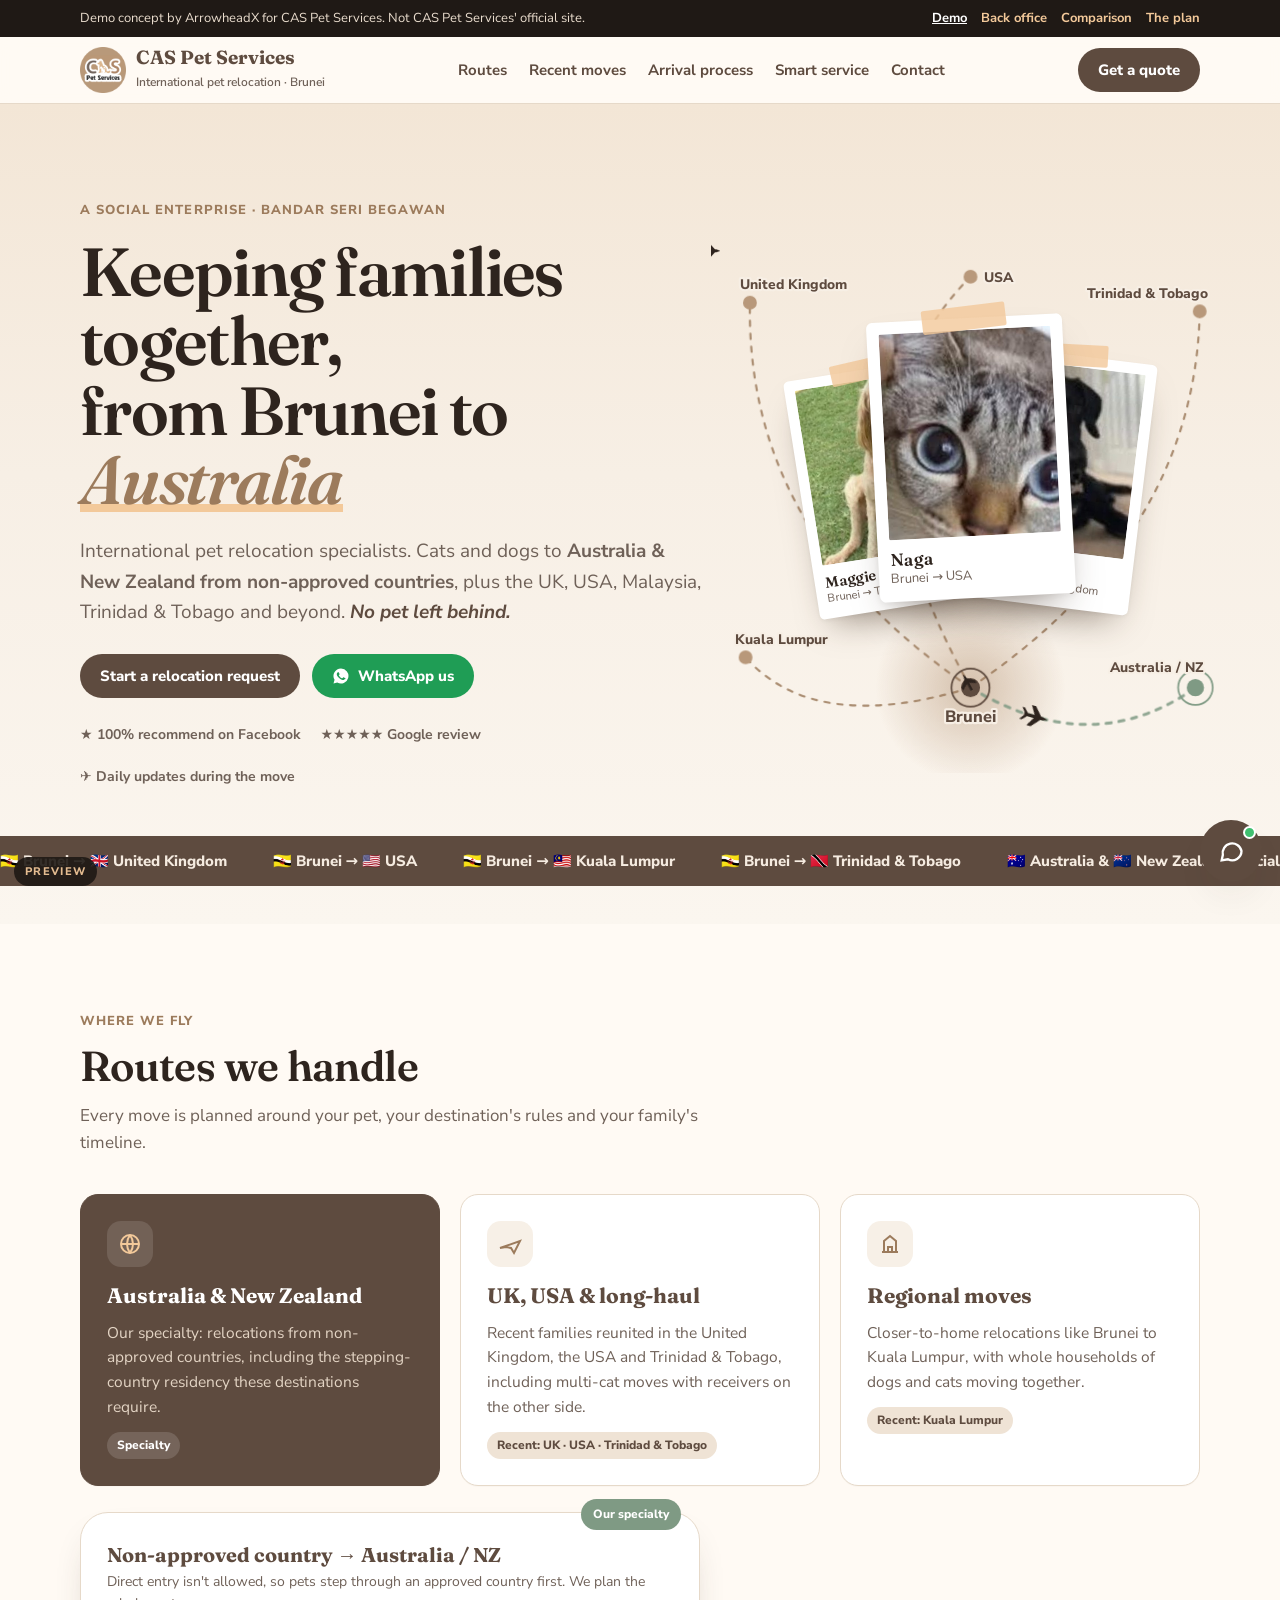
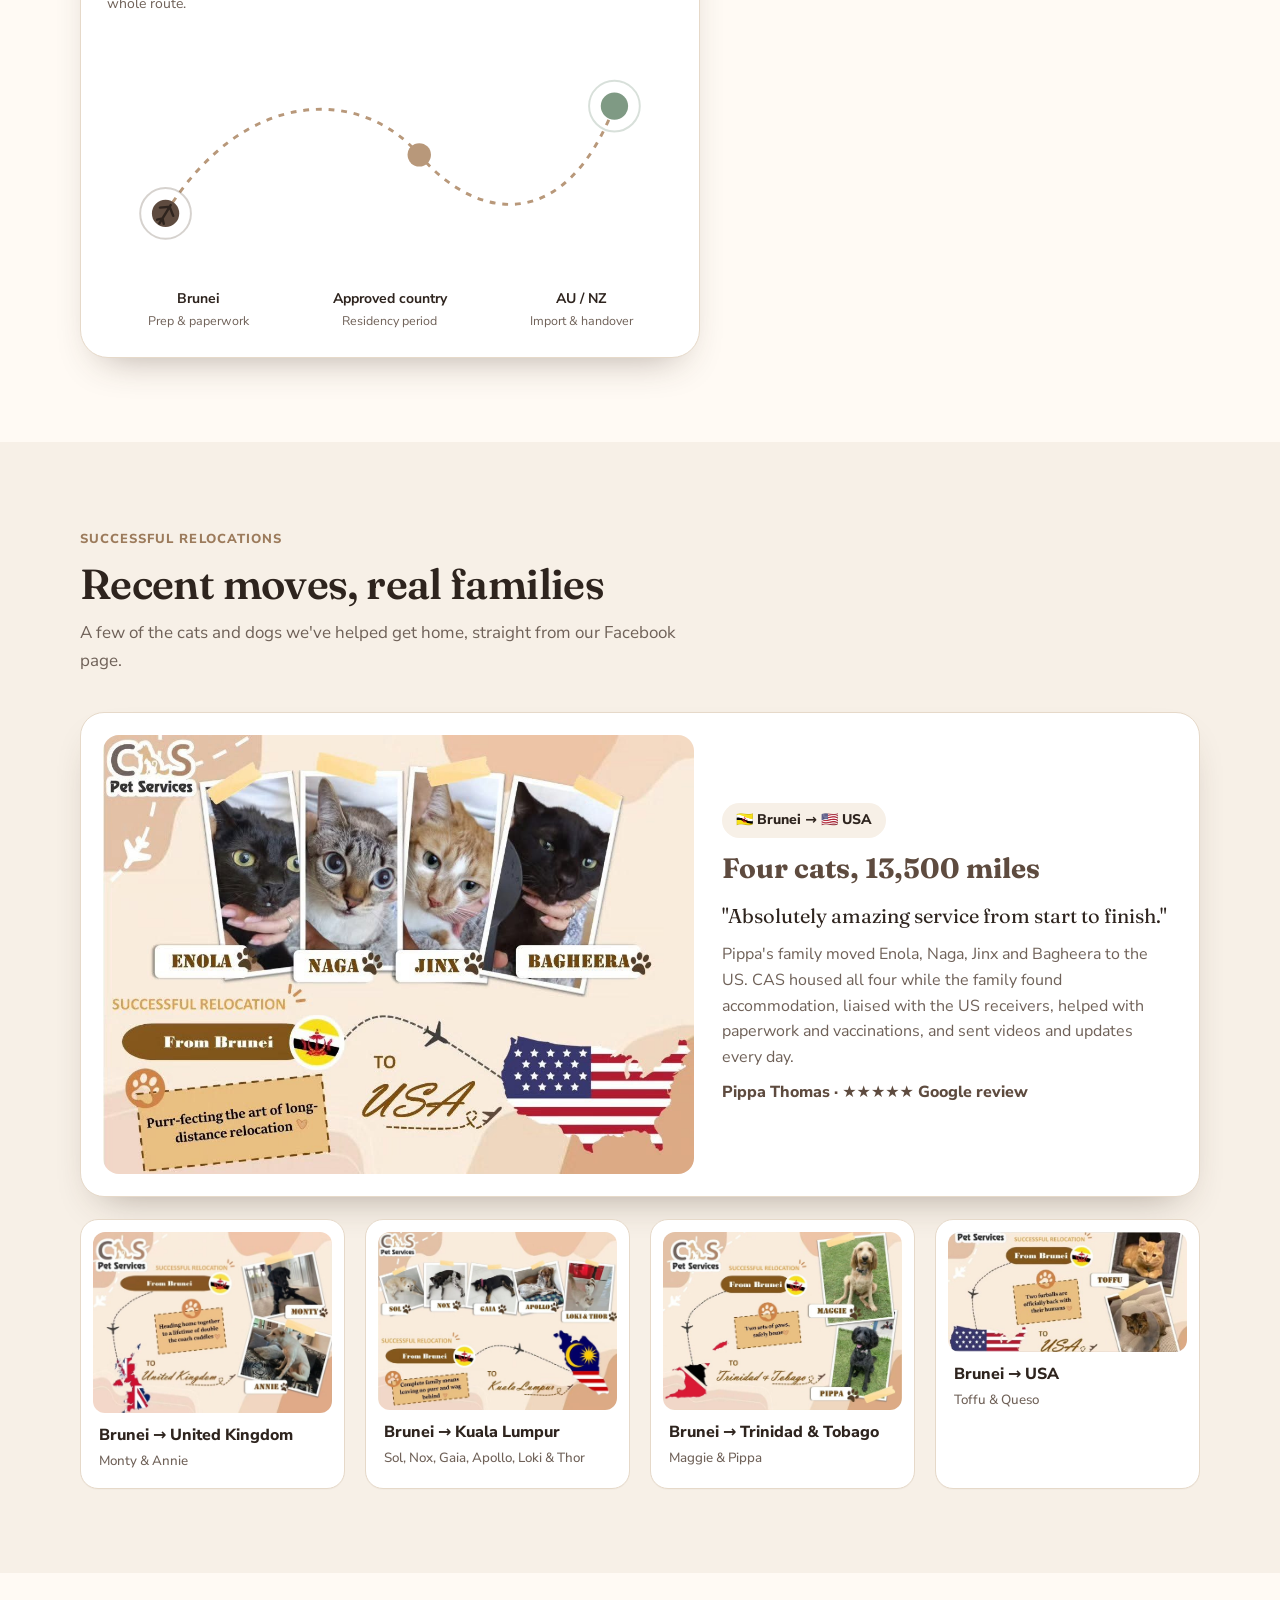
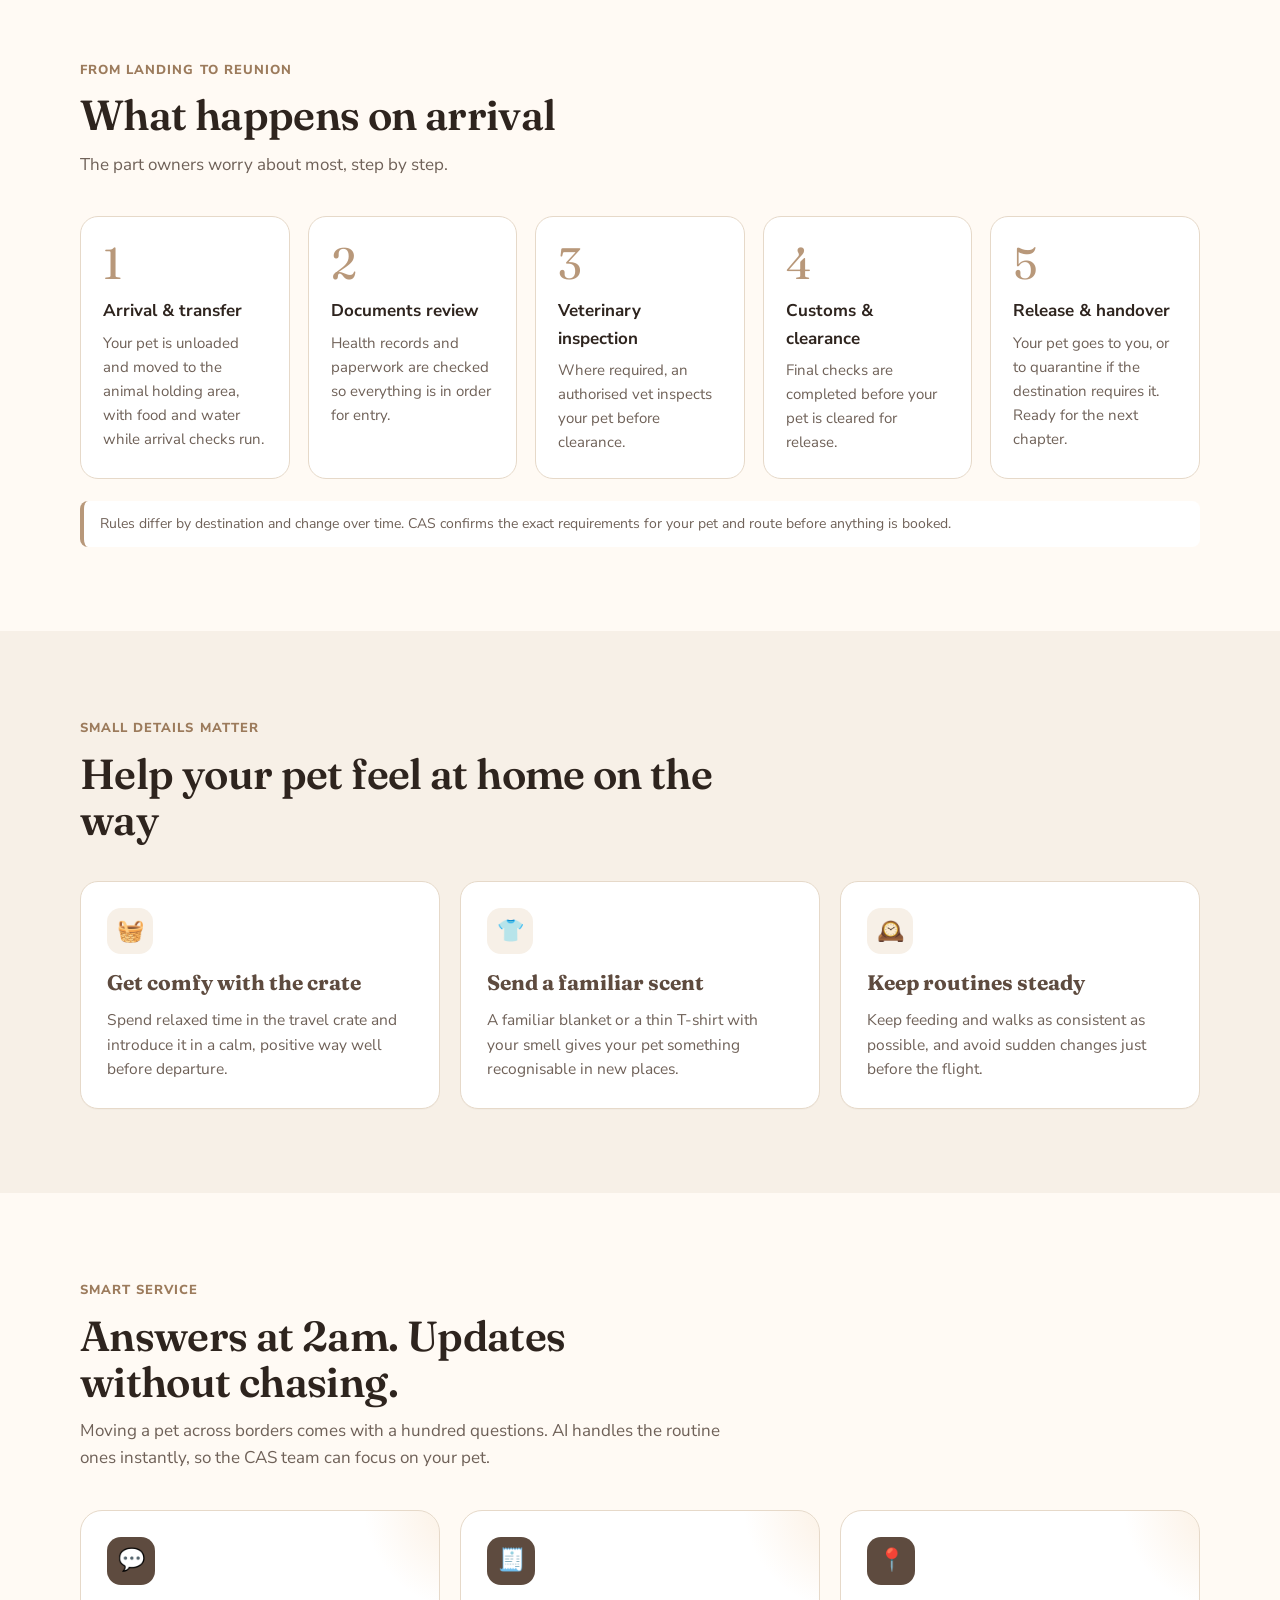
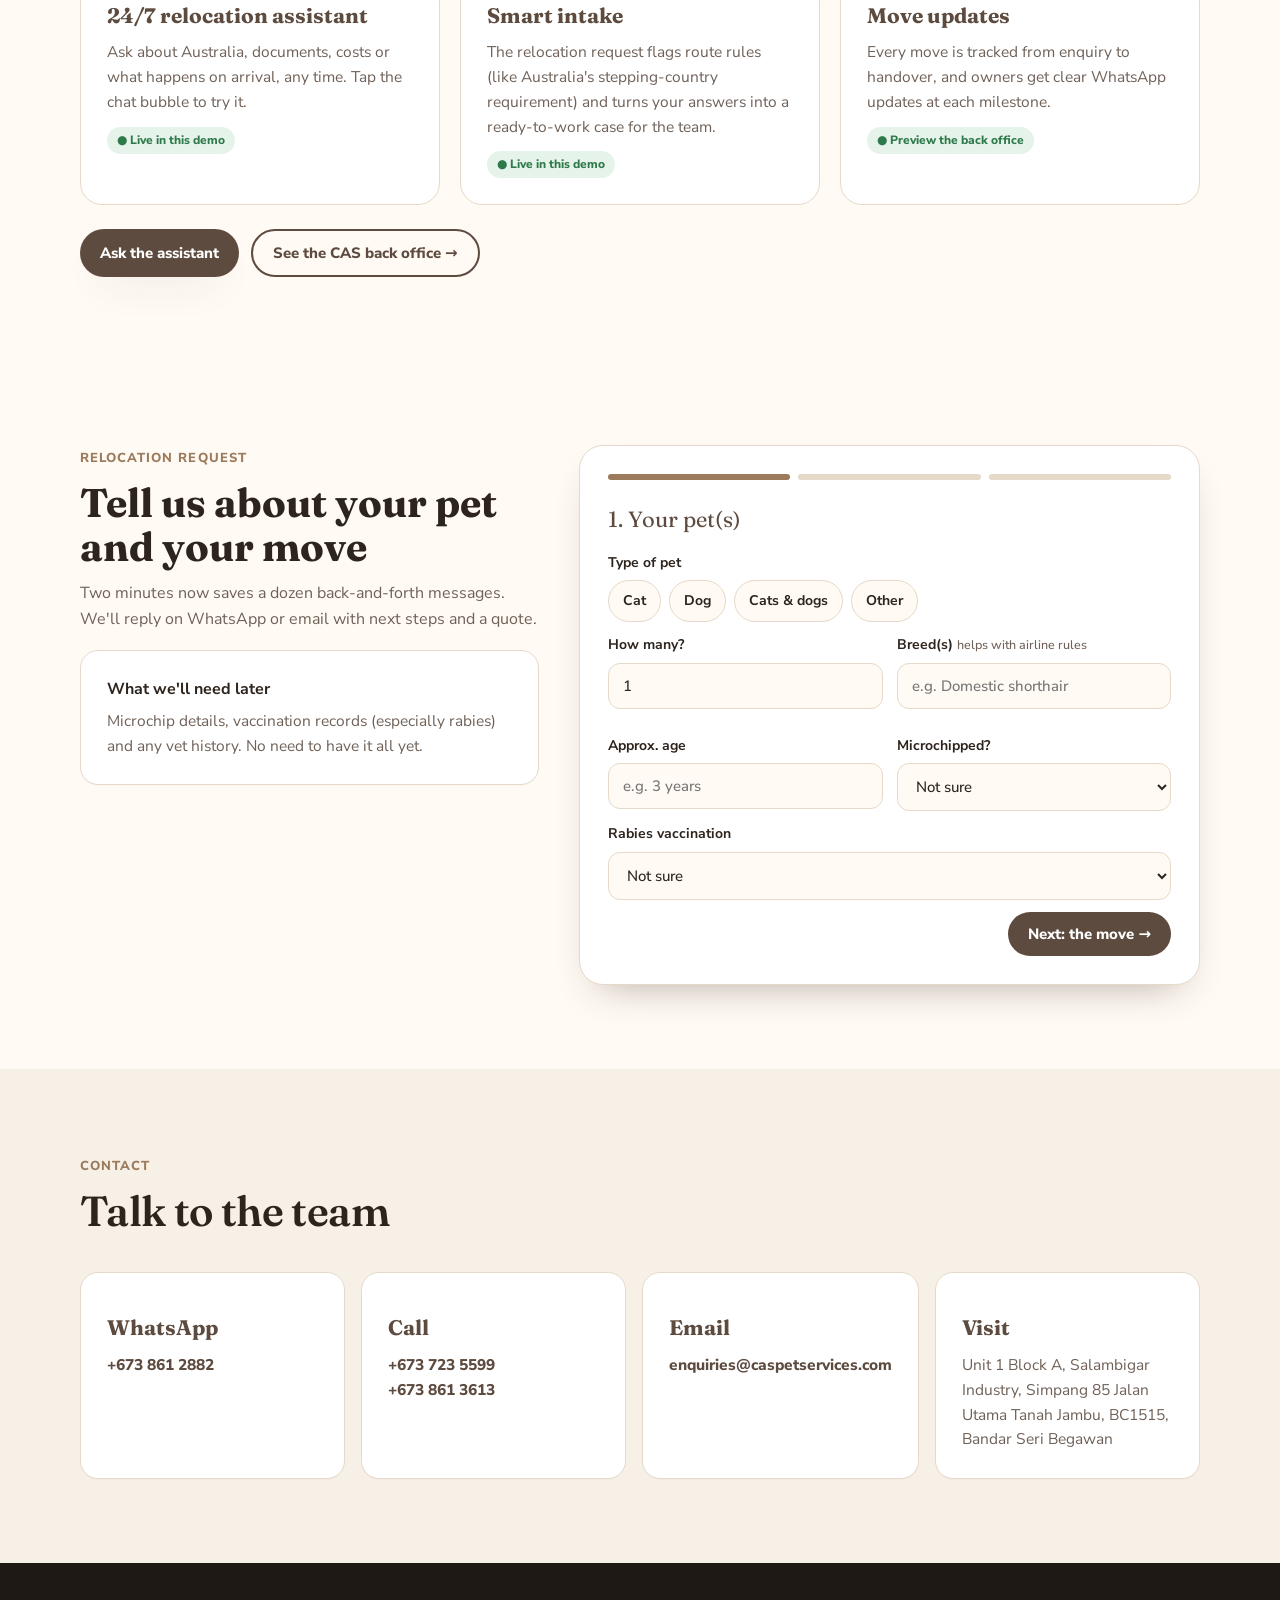
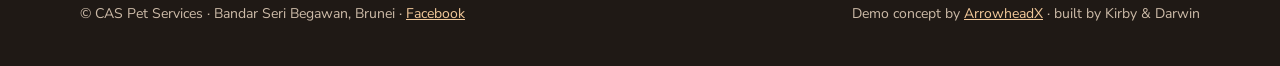
==== commit dc2e1712: "Credit Kirby first Co-Authored-By: Claude Opus 5.5 <noreply@anthropic.com> Claude-Session: https://c" ====
--- a/index.html
+++ b/index.html
@@ -240,7 +240,7 @@
 
 <footer><div class="wrap">
   <span>© CAS Pet Services · Bandar Seri Begawan, Brunei · <a href="https://www.facebook.com/caspetservices/" target="_blank" rel="noopener">Facebook</a></span>
-  <span>Demo concept by <a href="mailto:hello@arrowheadx.ai">ArrowheadX</a> · built by Darwin &amp; Kirby</span>
+  <span>Demo concept by <a href="mailto:hello@arrowheadx.ai">ArrowheadX</a> · built by Kirby &amp; Darwin</span>
 </div></footer>
 
 <span class="preview">Preview</span>
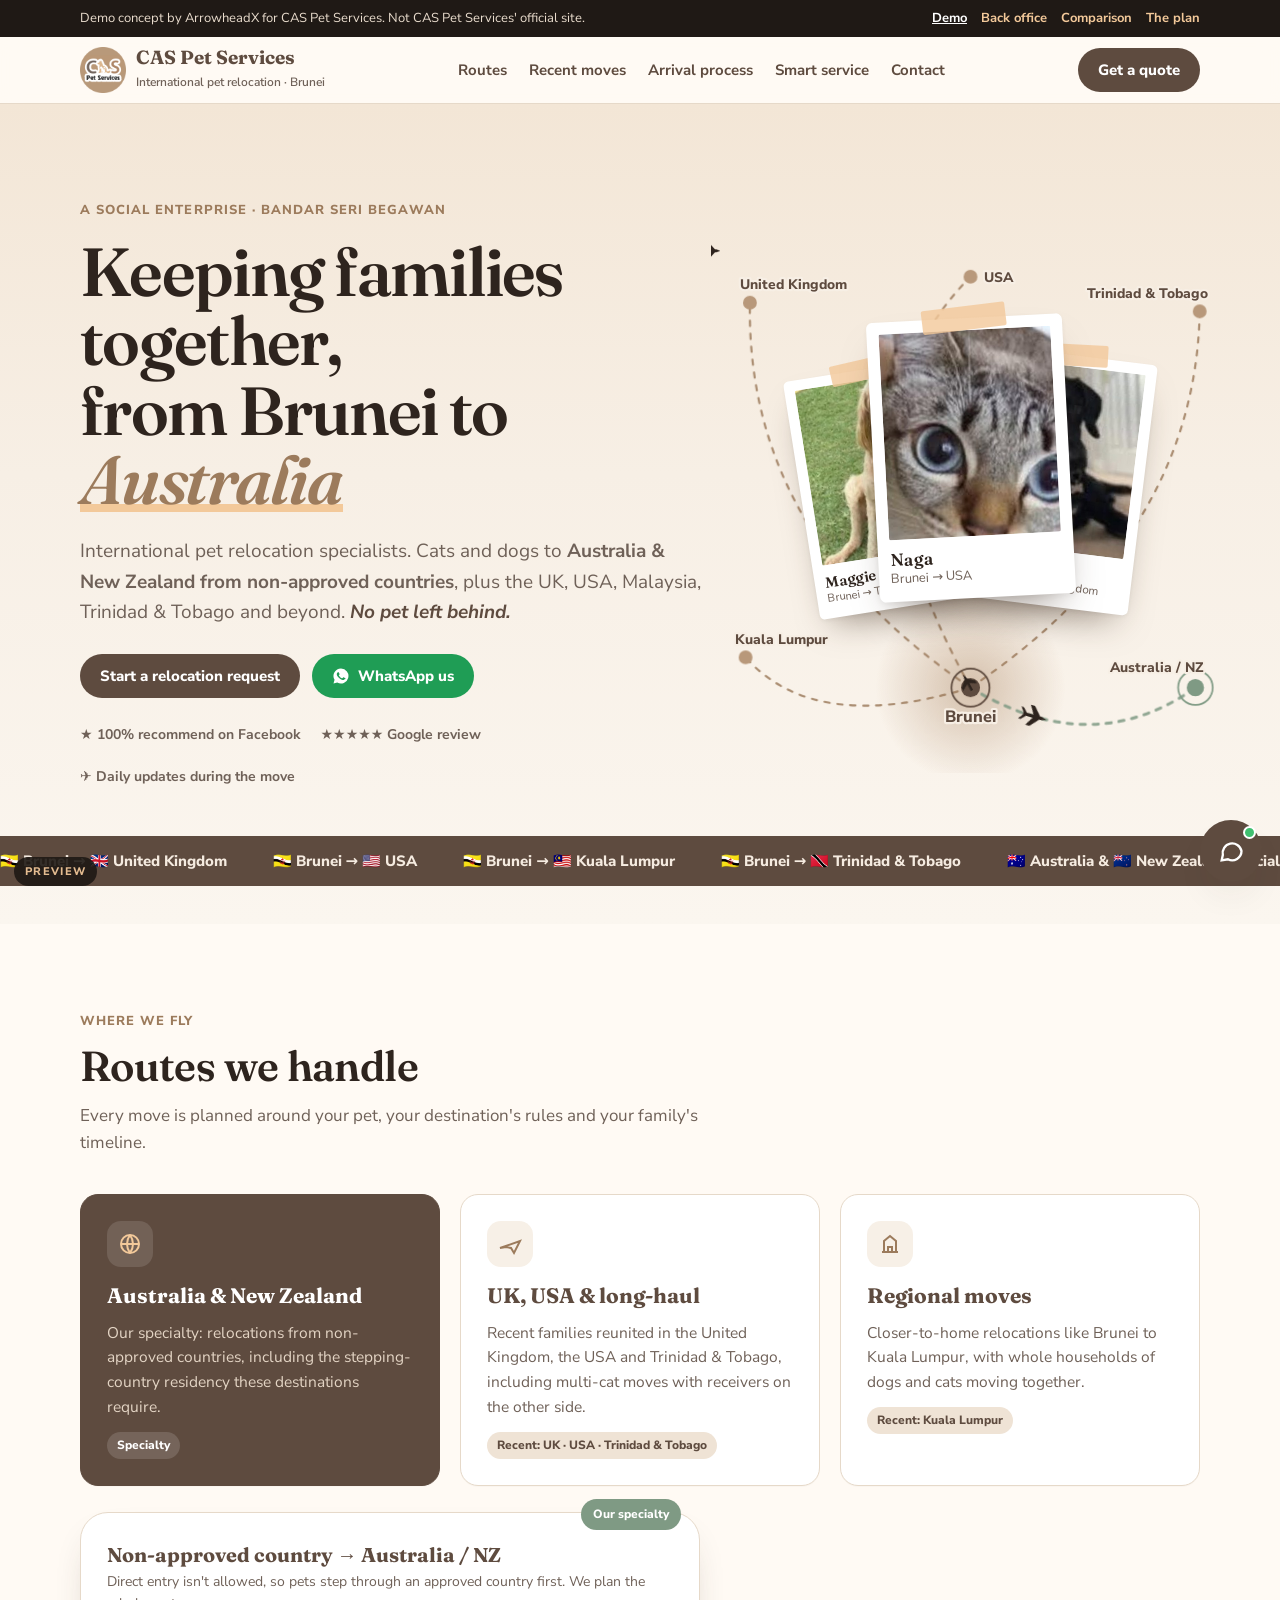
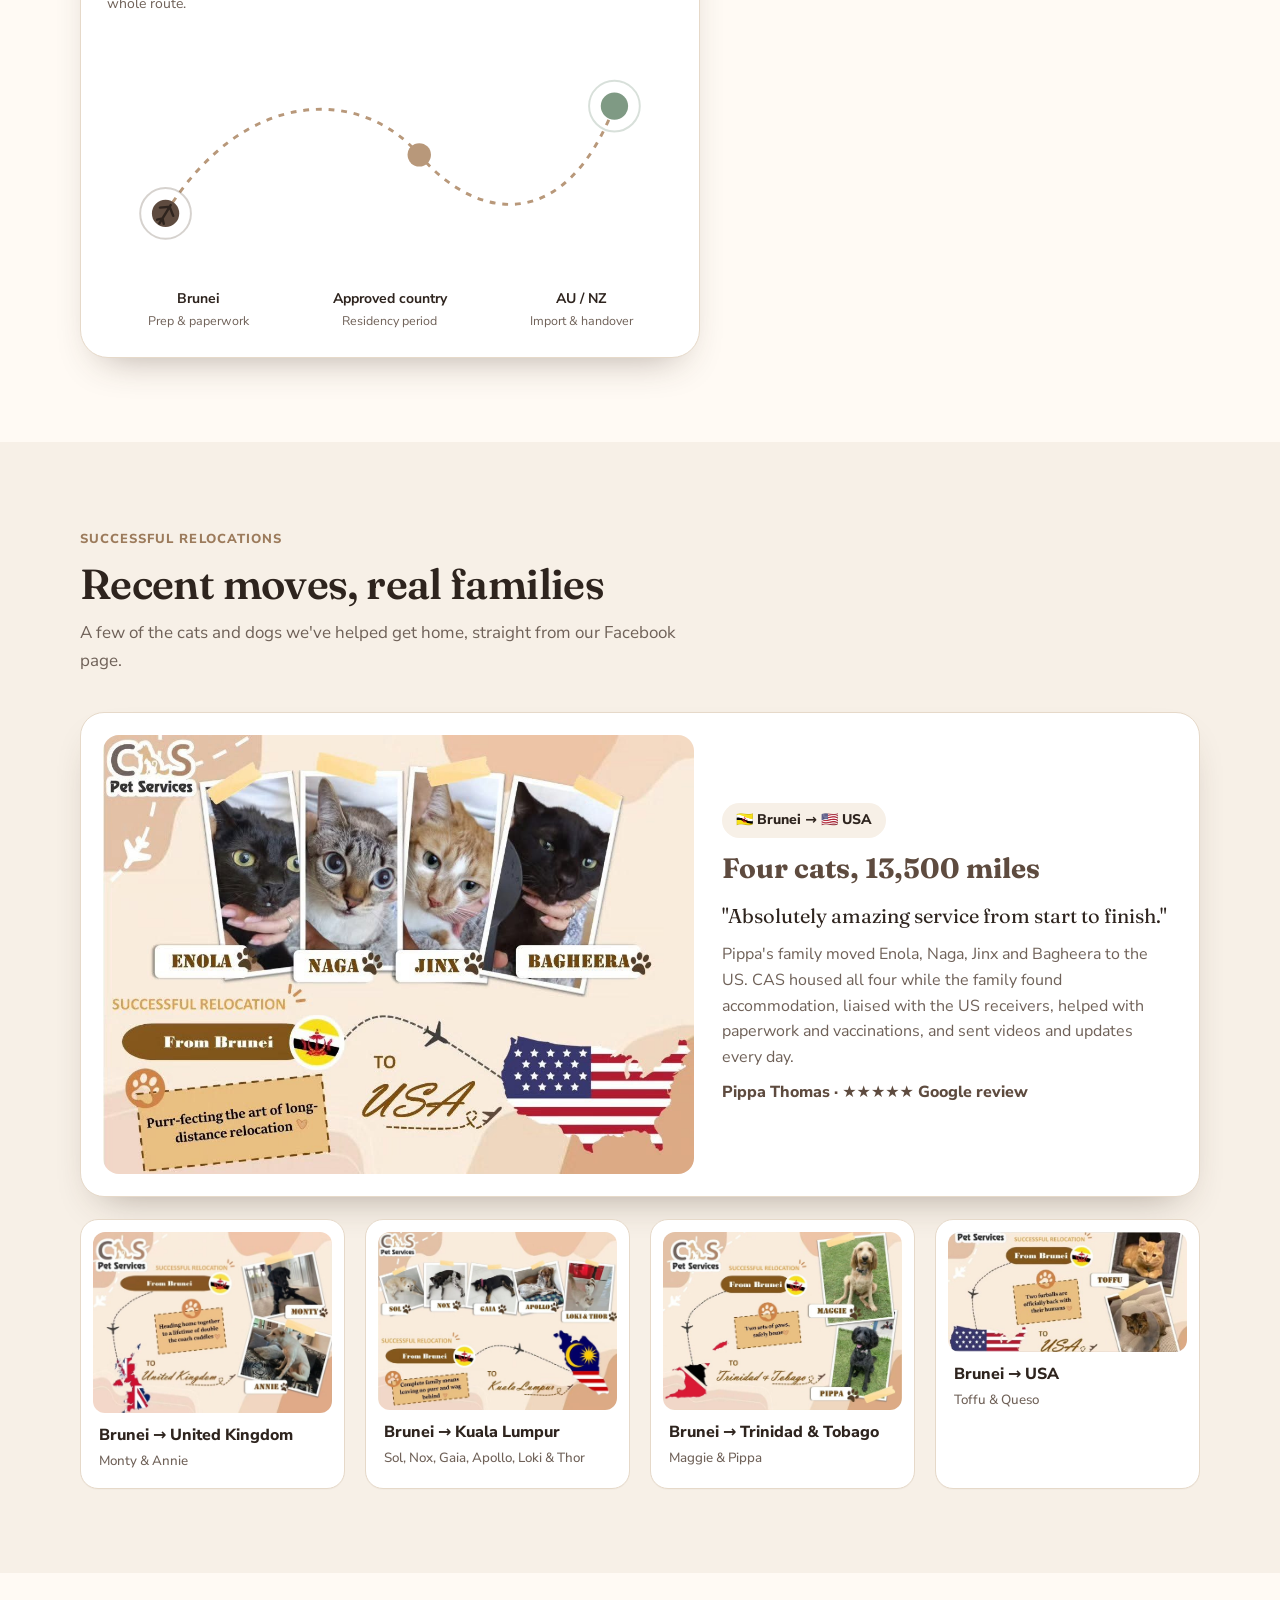
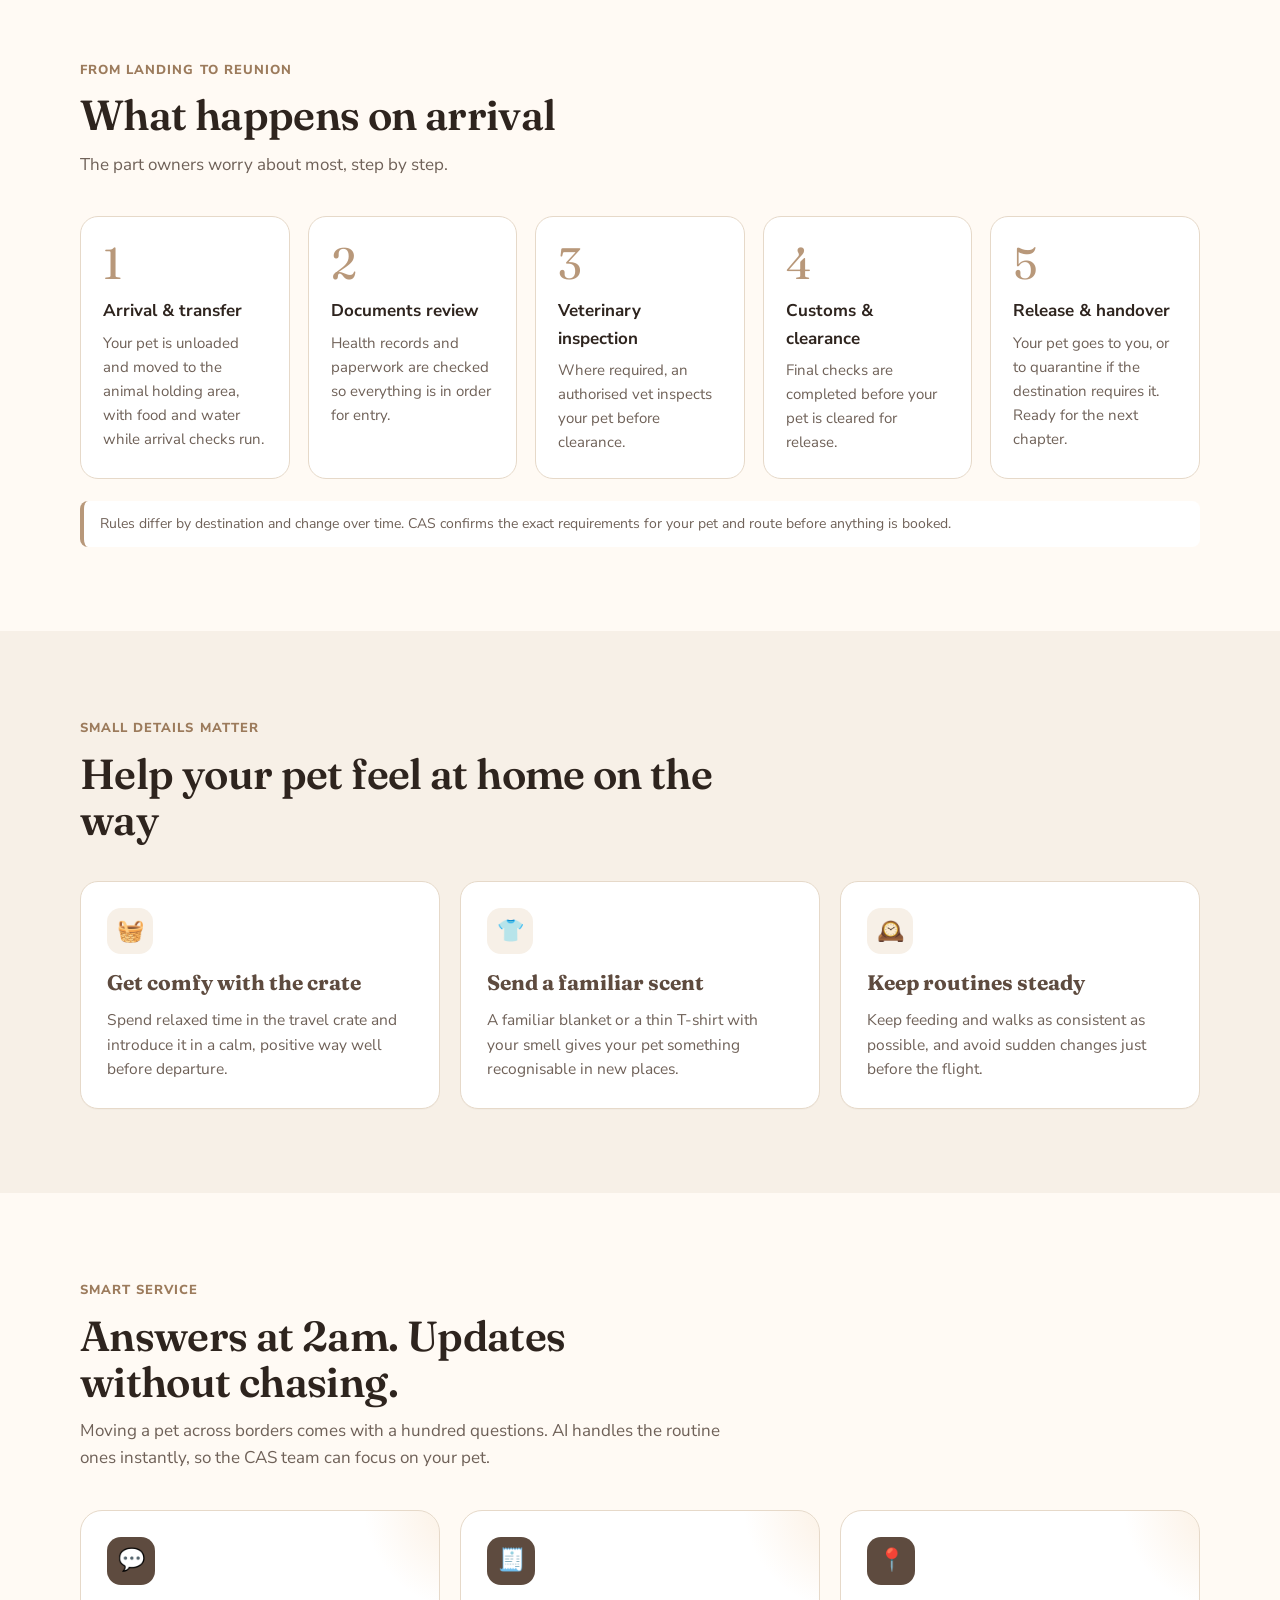
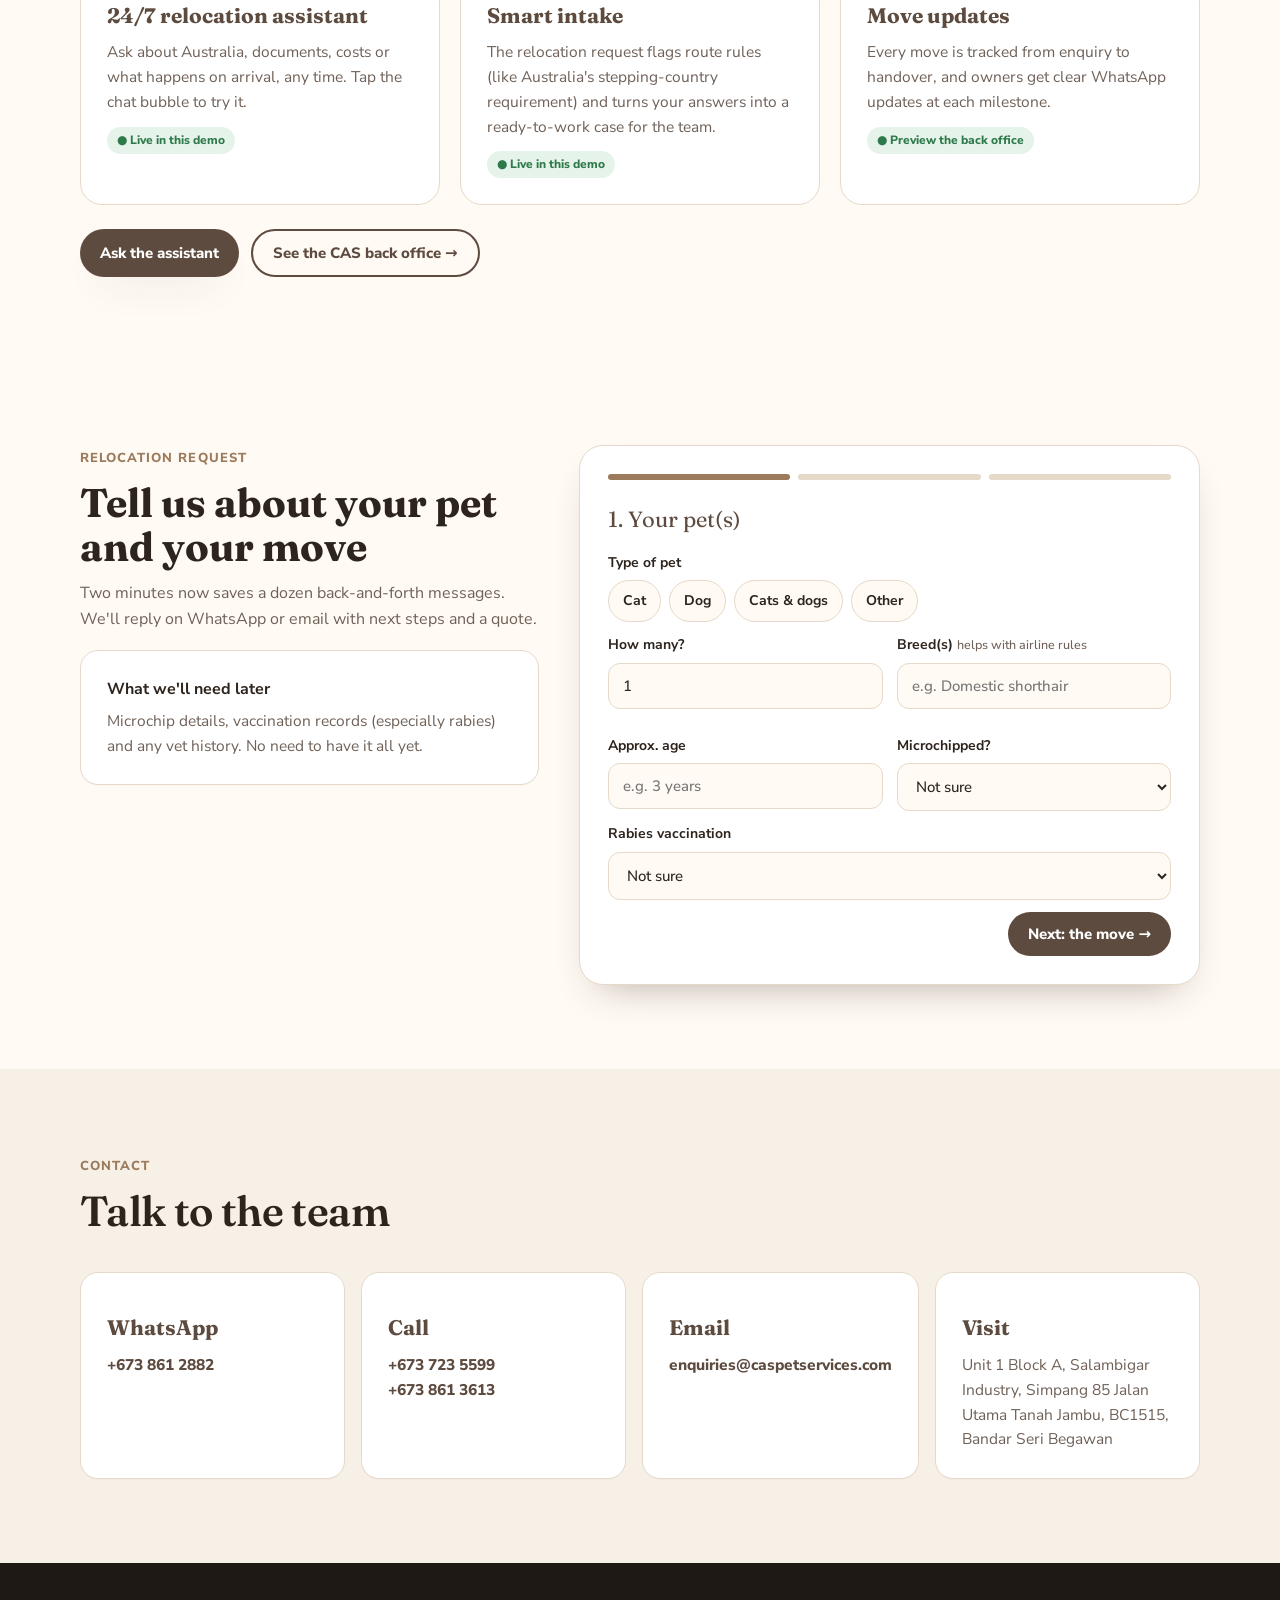
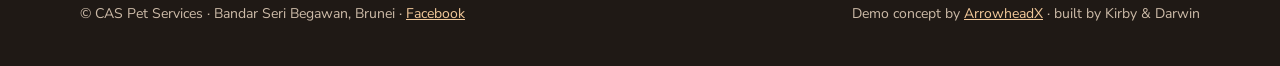
==== commit f63694b1: "Relocation cards open in an animated lightbox Co-Authored-By: Claude Opus 5.5 <noreply@anthropic.com" ====
--- a/index.html
+++ b/index.html
@@ -121,7 +121,7 @@
 <section id="moves" class="alt"><div class="wrap">
   <div class="sec-head reveal"><span class="eyebrow">Successful relocations</span><h2>Recent moves, real families</h2><p>A few of the cats and dogs we've helped get home, straight from our Facebook page.</p></div>
   <div class="story reveal">
-    <div><img src="img/move-usa-4cats.jpg" alt="Enola, Naga, Jinx and Bagheera, four cats relocated from Brunei to the USA" style="border-radius:16px"></div>
+    <div><img class="zoomable" tabindex="0" role="button" data-cap="Brunei → USA · Enola, Naga, Jinx &amp; Bagheera" src="img/move-usa-4cats.jpg" alt="Enola, Naga, Jinx and Bagheera, four cats relocated from Brunei to the USA" style="border-radius:16px"></div>
     <div>
       <span class="route-pill">🇧🇳 Brunei → 🇺🇸 USA</span>
       <h3>Four cats, 13,500 miles</h3>
@@ -131,10 +131,10 @@
     </div>
   </div>
   <div class="cards four" style="margin-top:22px">
-    <figure class="card reveal" style="padding:12px"><img src="img/move-uk.jpg" alt="Monty and Annie relocated from Brunei to the United Kingdom" style="border-radius:12px"><figcaption style="padding:10px 6px 2px;font-weight:800">Brunei → United Kingdom<br><small style="font-weight:500;color:var(--muted)">Monty &amp; Annie</small></figcaption></figure>
-    <figure class="card reveal" style="padding:12px"><img src="img/move-kl.jpg" alt="Sol, Nox, Gaia, Apollo, Loki and Thor relocated from Brunei to Kuala Lumpur" style="border-radius:12px"><figcaption style="padding:10px 6px 2px;font-weight:800">Brunei → Kuala Lumpur<br><small style="font-weight:500;color:var(--muted)">Sol, Nox, Gaia, Apollo, Loki &amp; Thor</small></figcaption></figure>
-    <figure class="card reveal" style="padding:12px"><img src="img/move-tt.jpg" alt="Maggie and Pippa relocated from Brunei to Trinidad and Tobago" style="border-radius:12px"><figcaption style="padding:10px 6px 2px;font-weight:800">Brunei → Trinidad &amp; Tobago<br><small style="font-weight:500;color:var(--muted)">Maggie &amp; Pippa</small></figcaption></figure>
-    <figure class="card reveal" style="padding:12px"><img src="img/move-usa.jpg" alt="Toffu and friend relocated from Brunei to the USA" style="border-radius:12px"><figcaption style="padding:10px 6px 2px;font-weight:800">Brunei → USA<br><small style="font-weight:500;color:var(--muted)">Toffu &amp; Queso</small></figcaption></figure>
+    <figure class="card reveal" style="padding:12px"><img class="zoomable" tabindex="0" role="button" data-cap="Brunei → United Kingdom · Monty &amp; Annie" src="img/move-uk.jpg" alt="Monty and Annie relocated from Brunei to the United Kingdom" style="border-radius:12px"><figcaption style="padding:10px 6px 2px;font-weight:800">Brunei → United Kingdom<br><small style="font-weight:500;color:var(--muted)">Monty &amp; Annie</small></figcaption></figure>
+    <figure class="card reveal" style="padding:12px"><img class="zoomable" tabindex="0" role="button" data-cap="Brunei → Kuala Lumpur · Sol, Nox, Gaia, Apollo, Loki &amp; Thor" src="img/move-kl.jpg" alt="Sol, Nox, Gaia, Apollo, Loki and Thor relocated from Brunei to Kuala Lumpur" style="border-radius:12px"><figcaption style="padding:10px 6px 2px;font-weight:800">Brunei → Kuala Lumpur<br><small style="font-weight:500;color:var(--muted)">Sol, Nox, Gaia, Apollo, Loki &amp; Thor</small></figcaption></figure>
+    <figure class="card reveal" style="padding:12px"><img class="zoomable" tabindex="0" role="button" data-cap="Brunei → Trinidad &amp; Tobago · Maggie &amp; Pippa" src="img/move-tt.jpg" alt="Maggie and Pippa relocated from Brunei to Trinidad and Tobago" style="border-radius:12px"><figcaption style="padding:10px 6px 2px;font-weight:800">Brunei → Trinidad &amp; Tobago<br><small style="font-weight:500;color:var(--muted)">Maggie &amp; Pippa</small></figcaption></figure>
+    <figure class="card reveal" style="padding:12px"><img class="zoomable" tabindex="0" role="button" data-cap="Brunei → USA · Toffu &amp; Queso" src="img/move-usa.jpg" alt="Toffu and friend relocated from Brunei to the USA" style="border-radius:12px"><figcaption style="padding:10px 6px 2px;font-weight:800">Brunei → USA<br><small style="font-weight:500;color:var(--muted)">Toffu &amp; Queso</small></figcaption></figure>
   </div>
 </div></section>
 
@@ -243,6 +243,13 @@
   <span>Demo concept by <a href="mailto:hello@arrowheadx.ai">ArrowheadX</a> · built by Kirby &amp; Darwin</span>
 </div></footer>
 
+<div class="lb" id="lb" role="dialog" aria-modal="true" aria-label="Relocation story" hidden>
+  <div class="lb-scrim"></div>
+  <figure class="lb-stage"><img class="lb-img" alt=""><figcaption class="lb-cap"></figcaption></figure>
+  <button class="lb-btn lb-close" aria-label="Close">×</button>
+  <button class="lb-btn lb-prev" aria-label="Previous move">‹</button>
+  <button class="lb-btn lb-next" aria-label="Next move">›</button>
+</div>
 <span class="preview">Preview</span>
 
 <button class="chat-fab" id="chatFab" aria-label="Open chat" aria-expanded="false"><svg viewBox="0 0 24 24" fill="none" stroke="currentColor" stroke-width="2"><path d="M21 12a8 8 0 0 1-11.6 7.1L4 20l1-4.6A8 8 0 1 1 21 12Z"/></svg><span class="dot"></span></button>
--- a/styles.css
+++ b/styles.css
@@ -353,3 +353,22 @@
 .ai-cta{display:flex;gap:12px;flex-wrap:wrap;margin-top:24px}
 @media (max-width:860px){.ai-grid{grid-template-columns:1fr}}
 .btn.sm{padding:9px 14px;font-size:13.5px}
+/* relocation lightbox */
+.zoomable{cursor:zoom-in;transition:transform .3s ease,box-shadow .3s ease}
+.zoomable:hover,.zoomable:focus-visible{transform:scale(1.02);box-shadow:0 14px 30px -14px rgba(62,44,30,.5)}
+#moves .card:has(.zoomable){overflow:hidden}
+.lb[hidden]{display:none}
+.lb{position:fixed;inset:0;z-index:100}
+.lb-scrim{position:absolute;inset:0;background:rgba(31,25,21,.82);backdrop-filter:blur(6px);opacity:0;transition:opacity .4s ease}
+.lb.open .lb-scrim{opacity:1}
+.lb-stage{position:absolute;inset:0;display:flex;flex-direction:column;align-items:center;justify-content:center;padding:56px 70px;pointer-events:none}
+.lb-img{max-width:min(1100px,100%);max-height:calc(100vh - 160px);border-radius:16px;box-shadow:0 40px 80px -30px rgba(0,0,0,.7);pointer-events:auto;cursor:zoom-out;background:#fff}
+.lb-cap{margin-top:16px;color:#f5ebe0;font-weight:800;font-size:16px;text-align:center;opacity:0;transform:translateY(8px);transition:opacity .35s .2s,transform .35s .2s}
+.lb.open .lb-cap{opacity:1;transform:none}
+.lb-btn{position:absolute;border:0;background:rgba(255,255,255,.14);color:#fff;width:48px;height:48px;border-radius:50%;font-size:28px;line-height:1;cursor:pointer;opacity:0;transition:opacity .3s .15s,background .2s}
+.lb.open .lb-btn{opacity:1}
+.lb-btn:hover{background:rgba(255,255,255,.28)}
+.lb-close{top:18px;right:18px}
+.lb-prev{left:14px;top:50%;margin-top:-24px}.lb-next{right:14px;top:50%;margin-top:-24px}
+.lb-fly{position:fixed;z-index:101;border-radius:12px;object-fit:cover;transform-origin:0 0;transition:transform .55s cubic-bezier(.2,.8,.2,1),border-radius .55s;box-shadow:0 30px 60px -20px rgba(0,0,0,.6);pointer-events:none}
+@media (max-width:640px){.lb-stage{padding:60px 12px}.lb-prev,.lb-next{top:auto;bottom:18px;margin:0}.lb-prev{left:calc(50% - 60px)}.lb-next{right:calc(50% - 60px)}}
